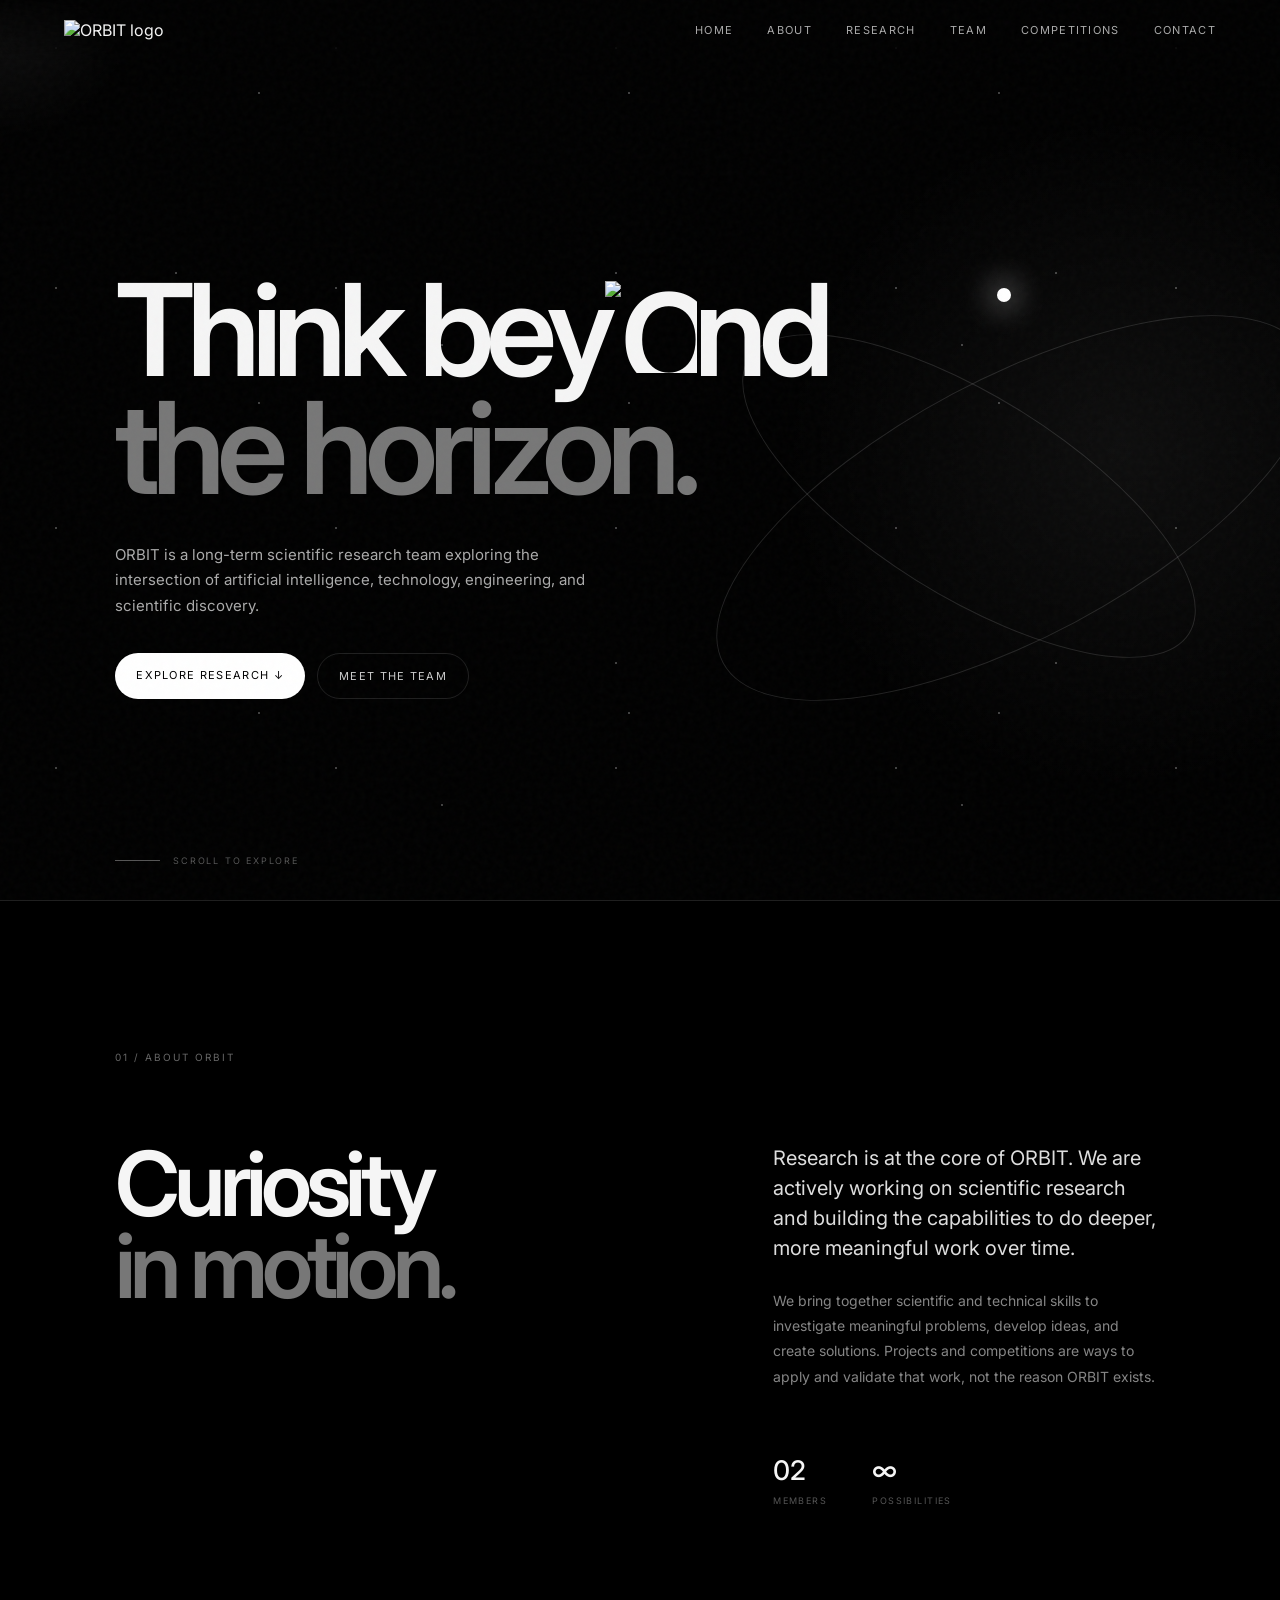
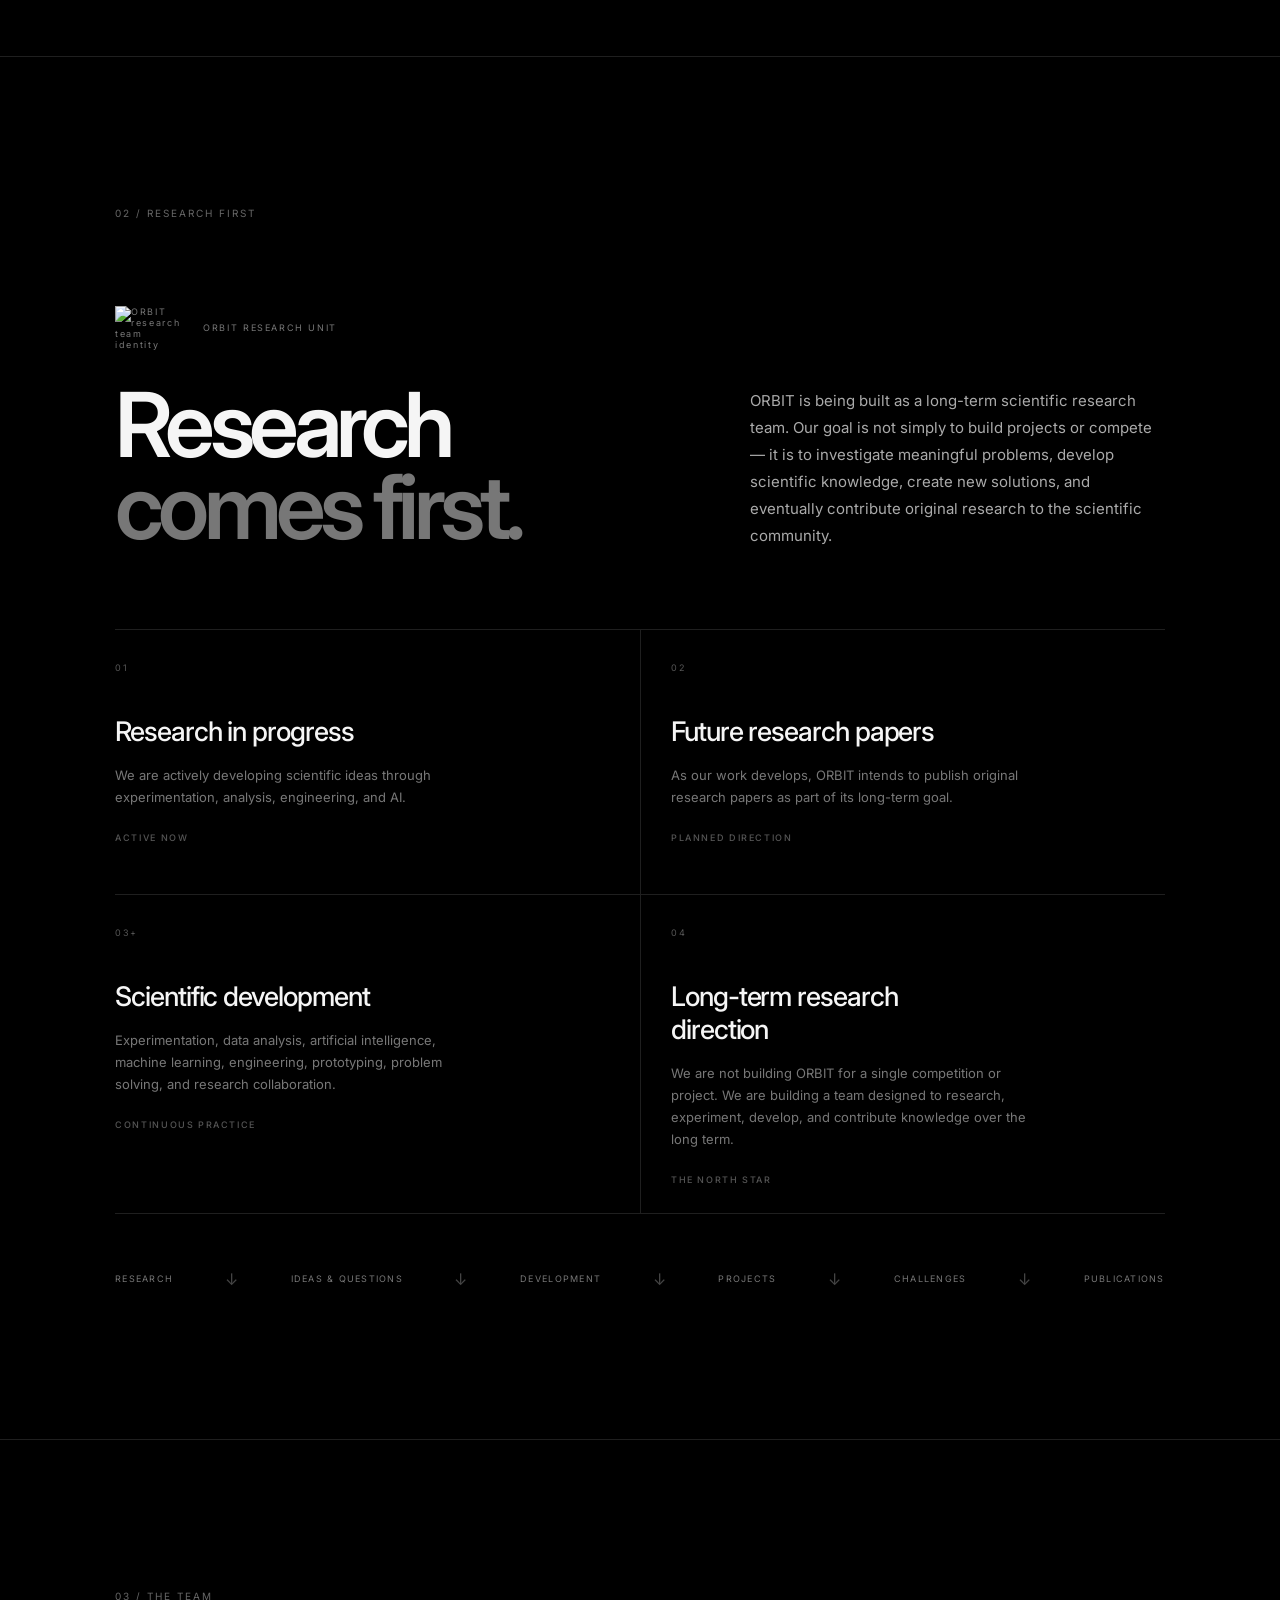
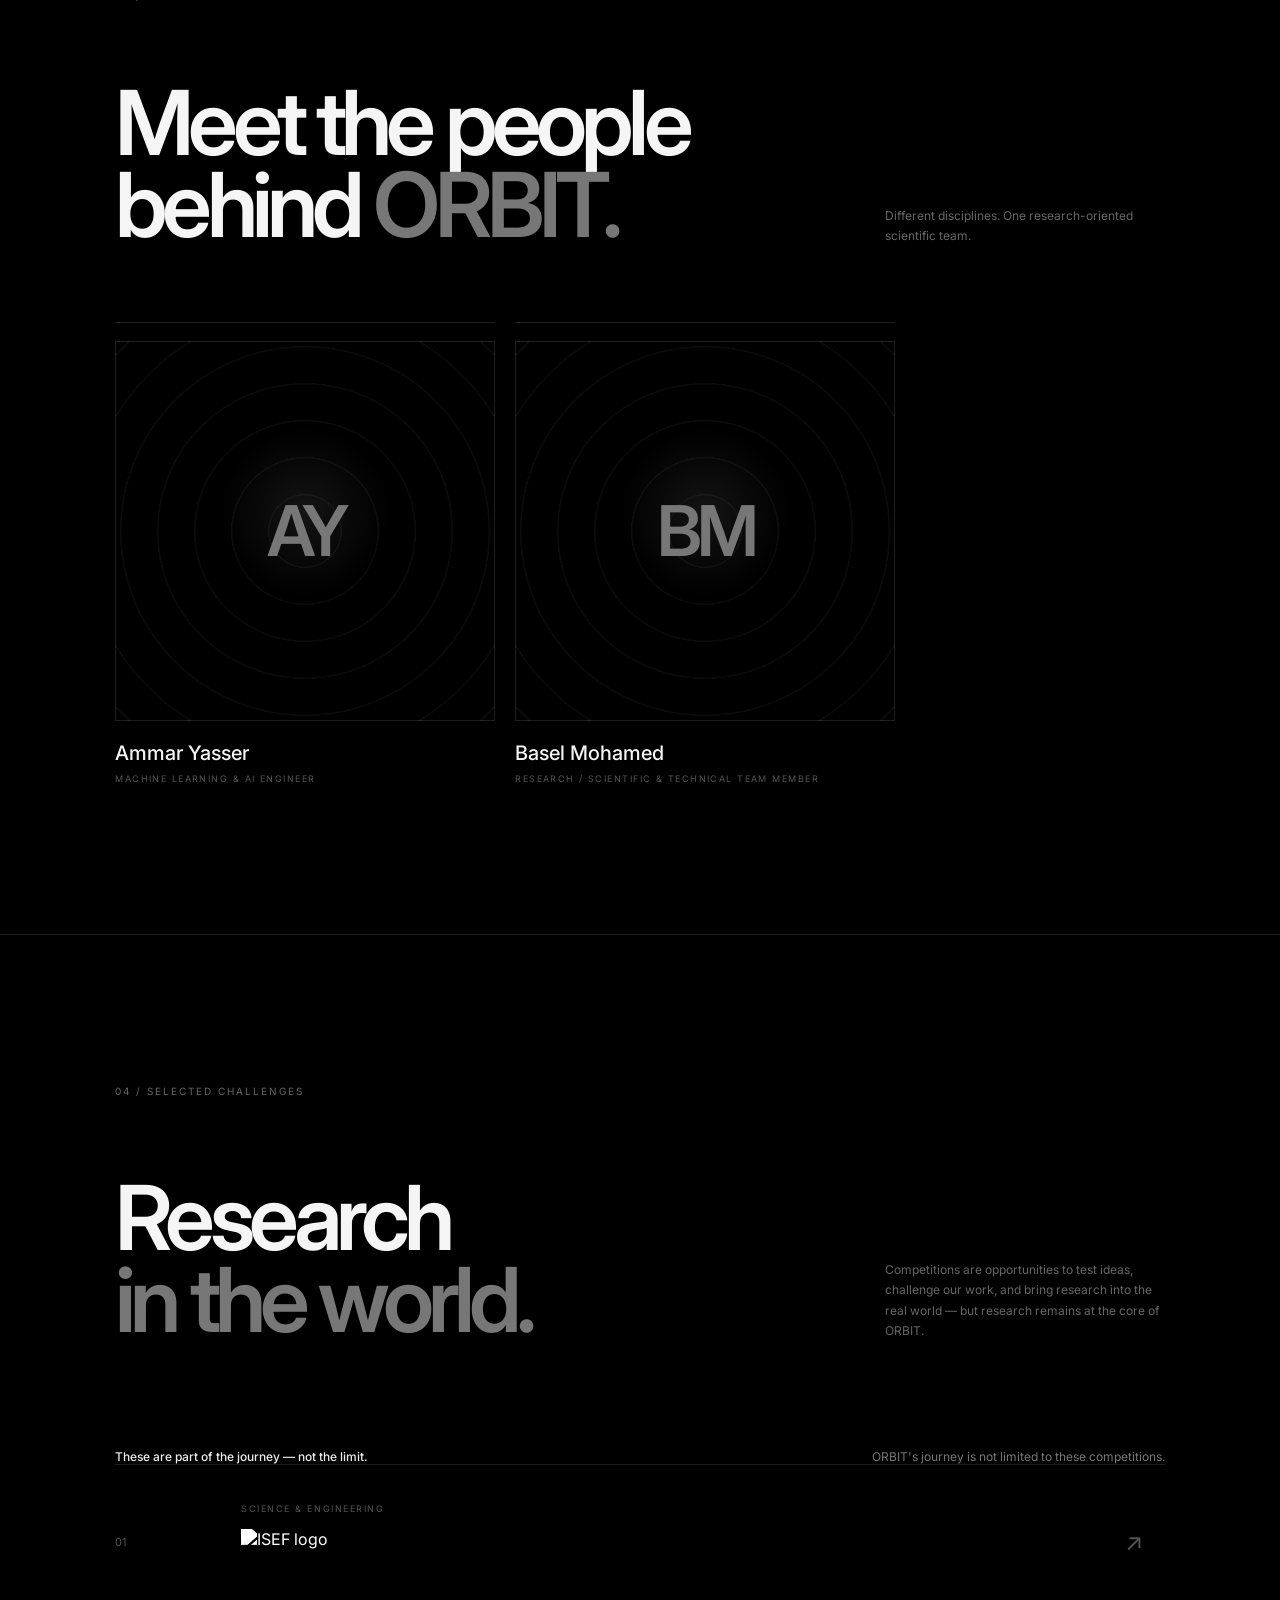
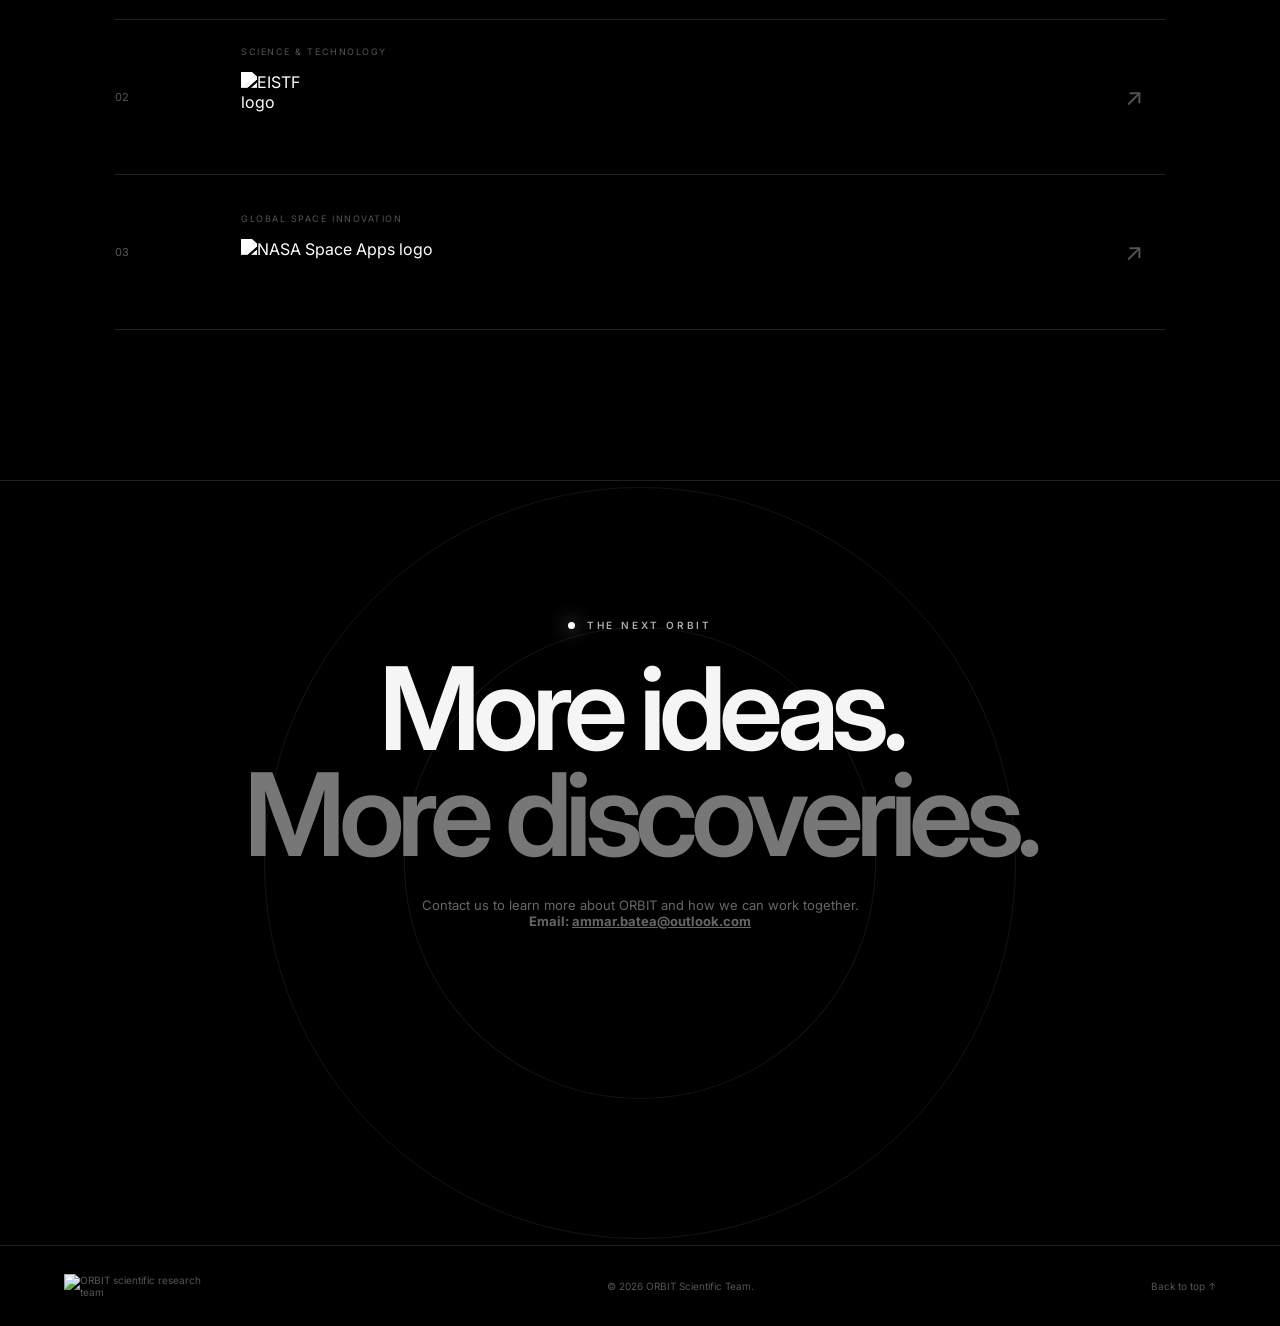
==== index.html @ 9f581bf3 "Add files via upload" ====
<!DOCTYPE html>
<html lang="en">
<head>
  <meta charset="UTF-8" />
  <meta name="viewport" content="width=device-width, initial-scale=1.0" />
  <meta name="description" content="ORBIT — A long-term scientific research team" />
  <title>ORBIT — Scientific Team</title>
  <link rel="preconnect" href="https://fonts.googleapis.com">
  <link rel="preconnect" href="https://fonts.gstatic.com" crossorigin>
  <link href="https://fonts.googleapis.com/css2?family=Inter:wght@400;500;600;700;800&display=swap" rel="stylesheet">
  <link rel="stylesheet" href="style.css" />
</head>
<body>
  <div class="noise"></div>
  <div class="cursor-glow"></div>

  <header class="navbar">
    <a class="brand" href="#home" aria-label="ORBIT home">
      <img src="assets/orbit-logo.jpg" alt="ORBIT logo">
    </a>

    <nav>
      <a href="#home">Home</a>
      <a href="#about">About</a>
      <a href="#research">Research</a>
      <a href="#team">Team</a>
      <a href="#competitions">Competitions</a>
      <a href="#contact">Contact</a>
    </nav>

  </header>

  <main>
    <section id="home" class="hero">
      <div class="stars"></div>
      <div class="orbit orbit-one"></div>
      <div class="orbit orbit-two"></div>
      <div class="planet"></div>

      <div class="hero-content reveal">
        <h1>Think <span class="hero-word">bey<img class="hero-icon" src="assets/icon.png" alt="O">nd</span><br><em>the horizon.</em></h1>
        <p class="hero-copy">
          ORBIT is a long-term scientific research team exploring the
          intersection of artificial intelligence, technology, engineering,
          and scientific discovery.
        </p>
        <div class="hero-actions">
          <a class="button button-solid" href="#research">Explore research <span>↓</span></a>
          <a class="button button-ghost" href="#team">Meet the team</a>
        </div>
      </div>

      <div class="scroll-hint">
        <span class="line"></span>
        <span>SCROLL TO EXPLORE</span>
      </div>
    </section>

    <section id="about" class="section about">
      <div class="section-label reveal">01 / ABOUT ORBIT</div>
      <div class="about-grid">
        <div class="reveal">
          <h2>Curiosity<br><em>in motion.</em></h2>
        </div>
        <div class="about-text reveal">
          <p class="lead">
            Research is at the core of ORBIT. We are actively working on
            scientific research and building the capabilities to do deeper,
            more meaningful work over time.
          </p>
          <p>
            We bring together scientific and technical skills to investigate
            meaningful problems, develop ideas, and create solutions. Projects
            and competitions are ways to apply and validate that work, not the
            reason ORBIT exists.
          </p>
          <div class="stats">
            <div><strong>02</strong><span>MEMBERS</span></div>
            <div><strong>∞</strong><span>POSSIBILITIES</span></div>
          </div>
        </div>
      </div>
    </section>

    <section id="research" class="section research">
      <div class="section-label reveal">02 / RESEARCH FIRST</div>
      <div class="research-intro reveal">
        <div>
          <div class="research-identity">
            <img src="assets/icon.png" alt="ORBIT research team identity">
            <span>ORBIT RESEARCH UNIT</span>
          </div>
          <h2>Research<br><em>comes first.</em></h2>
        </div>
        <p class="research-statement">
          ORBIT is being built as a long-term scientific research team. Our
          goal is not simply to build projects or compete — it is to
          investigate meaningful problems, develop scientific knowledge,
          create new solutions, and eventually contribute original research
          to the scientific community.
        </p>
      </div>

      <div class="research-grid">
        <article class="research-card reveal">
          <span class="card-index">01</span>
          <h3>Research in progress</h3>
          <p>We are actively developing scientific ideas through experimentation, analysis, engineering, and AI.</p>
          <b>ACTIVE NOW</b>
        </article>
        <article class="research-card reveal">
          <span class="card-index">02</span>
          <h3>Future research papers</h3>
          <p>As our work develops, ORBIT intends to publish original research papers as part of its long-term goal.</p>
          <b>PLANNED DIRECTION</b>
        </article>
        <article class="research-card reveal">
          <span class="card-index">03+</span>
          <h3>Scientific development</h3>
          <p>Experimentation, data analysis, artificial intelligence, machine learning, engineering, prototyping, problem solving, and research collaboration.</p>
          <b>CONTINUOUS PRACTICE</b>
        </article>
        <article class="research-card reveal">
          <span class="card-index">04</span>
          <h3>Long-term research direction</h3>
          <p>We are not building ORBIT for a single competition or project. We are building a team designed to research, experiment, develop, and contribute knowledge over the long term.</p>
          <b>THE NORTH STAR</b>
        </article>
      </div>

      <div id="projects" class="research-flow reveal" aria-label="ORBIT research pathway">
        <span>RESEARCH</span><i>↓</i><span>IDEAS &amp; QUESTIONS</span><i>↓</i><span>DEVELOPMENT</span><i>↓</i><span>PROJECTS</span><i>↓</i><span>CHALLENGES</span><i>↓</i><span>PUBLICATIONS</span>
      </div>
    </section>

    <section id="team" class="section team">
      <div class="section-label reveal">03 / THE TEAM</div>
      <div class="team-heading reveal">
        <h2>Meet the people<br>behind <em>ORBIT.</em></h2>
        <p>Different disciplines. One research-oriented scientific team.</p>
      </div>

      <div class="team-grid">
        <article class="member reveal">
          <div class="member-avatar"><span>AY</span></div>
          <h3>Ammar Yasser</h3>
          <p>MACHINE LEARNING &amp; AI ENGINEER</p>
        </article>

        <article class="member reveal">
          <div class="member-avatar"><span>BM</span></div>
          <h3>Basel Mohamed</h3>
          <p>RESEARCH / SCIENTIFIC &amp; TECHNICAL TEAM MEMBER</p>
        </article>
      </div>
    </section>

    <section id="competitions" class="section competitions">
      <div class="section-label reveal">04 / SELECTED CHALLENGES</div>
      <div class="journey-heading reveal">
        <h2>Research<br><em>in the world.</em></h2>
        <p>
          Competitions are opportunities to test ideas, challenge our work,
          and bring research into the real world — but research remains at
          the core of ORBIT.
        </p>
      </div>

      <div class="journey-note reveal">
        <strong>These are part of the journey — not the limit.</strong>
        <span>ORBIT's journey is not limited to these competitions.</span>
      </div>

      <div class="competition-list">
        <div class="competition reveal">
          <span>01</span>
          <div>
            <small>SCIENCE &amp; ENGINEERING</small>
            <img class="competition-logo competition-logo-isef" src="assets/isef.png" alt="ISEF logo">
            <h3>ISEF</h3>
          </div>
          <b>↗</b>
        </div>
        <div class="competition reveal">
          <span>02</span>
          <div>
            <small>SCIENCE &amp; TECHNOLOGY</small>
            <img class="competition-logo competition-logo-eistf" src="assets/eistf.jpg" alt="EISTF logo">
            <h3>EISTF</h3>
          </div>
          <b>↗</b>
        </div>
        <div class="competition reveal">
          <span>03</span>
          <div>
            <small>GLOBAL SPACE INNOVATION</small>
            <img class="competition-logo competition-logo-space" src="assets/Space Apps Logo Color and White.png" alt="NASA Space Apps logo">
            <h3>NASA SPACE APPS</h3>
          </div>
          <b>↗</b>
        </div>
      </div>
    </section>

    <section id="contact" class="contact">
      <div class="contact-inner reveal">
        <p class="eyebrow"><span></span> THE NEXT ORBIT</p>
        <h2>More ideas.<br><em>More discoveries.</em></h2>
        <p class="contact-copy">
          Contact us to learn more about ORBIT and how we can work together. <br>
          <strong>Email: <u><a href="mailto:ammar.batea@outlook.com">ammar.batea@outlook.com</a></u></strong>


        </p>
      </div>
      <div class="contact-orbit"></div>
    </section>
  </main>

  <footer>
    <div class="footer-brand">
      <img src="assets/orbit-logo.jpg" alt="ORBIT scientific research team">
    </div>
    <p>© 2026 ORBIT Scientific Team.</p>
    <a href="#home">Back to top ↑</a>
  </footer>

  <script src="script.js"></script>
</body>
</html>
---- style.css ----
* {
  box-sizing: border-box;
  margin: 0;
  padding: 0;
}

:root {
  --bg: #000;
  --fg: #f5f5f5;
  --muted: #8a8a8a;
  --line: rgba(255,255,255,.12);
  --soft: rgba(255,255,255,.05);
}

html { scroll-behavior: smooth; overflow-x: hidden; }

body {
  background: #000;
  color: var(--fg);
  font-family: "Inter", Arial, sans-serif;
  overflow-x: hidden;
}

a { color: inherit; text-decoration: none; }

.noise {
  position: fixed;
  inset: 0;
  pointer-events: none;
  z-index: 100;
  opacity: .035;
  background-image: url("data:image/svg+xml,%3Csvg viewBox='0 0 180 180' xmlns='http://www.w3.org/2000/svg'%3E%3Cfilter id='n'%3E%3CfeTurbulence type='fractalNoise' baseFrequency='.9' numOctaves='4' stitchTiles='stitch'/%3E%3C/filter%3E%3Crect width='100%25' height='100%25' filter='url(%23n)' opacity='.8'/%3E%3C/svg%3E");
}

.cursor-glow {
  position: fixed;
  width: 320px;
  height: 320px;
  border-radius: 50%;
  pointer-events: none;
  z-index: 0;
  background: radial-gradient(circle, rgba(255,255,255,.07), transparent 65%);
  transform: translate(-50%, -50%);
  transition: left .15s ease-out, top .15s ease-out;
}

.navbar {
  position: fixed;
  top: 0;
  left: 0;
  width: 100%;
  padding: 20px 5vw;
  display: flex;
  align-items: center;
  justify-content: space-between;
  z-index: 50;
  backdrop-filter: blur(14px);
  background: linear-gradient(to bottom, rgba(0,0,0,.86), transparent);
}

.brand img {
  width: 210px;
  height: auto;
  display: block;
  border-radius: 0;
  transition: transform .35s ease, filter .35s ease;
}
.brand:hover img { transform: scale(1.04); filter: brightness(1.2); }

.navbar nav {
  display: flex;
  gap: 34px;
  font-size: 11px;
  color: #aaa;
  text-transform: uppercase;
  letter-spacing: .12em;
}

.navbar nav a { transition: color .3s; }
.navbar nav a:hover { color: white; }

.nav-cta {
  border: 1px solid var(--line);
  padding: 11px 16px;
  border-radius: 99px;
  font-size: 11px;
  text-transform: uppercase;
  letter-spacing: .1em;
  transition: background .3s, transform .3s;
}
.nav-cta:hover { background: white; color: black; transform: translateY(-2px); }

.hero {
  min-height: 100vh;
  position: relative;
  display: flex;
  align-items: center;
  padding: 150px 9vw 80px;
  overflow: hidden;
  isolation: isolate;
}

.stars {
  position: absolute;
  inset: 0;
  pointer-events: none;
  background-image:
    radial-gradient(circle at 20% 20%, white 0 1px, transparent 1.5px),
    radial-gradient(circle at 70% 30%, white 0 1px, transparent 1.5px),
    radial-gradient(circle at 40% 70%, white 0 1px, transparent 1.5px),
    radial-gradient(circle at 85% 75%, white 0 1px, transparent 1.5px);
  background-size: 280px 240px, 370px 310px, 440px 390px, 520px 460px;
  opacity: .25;
  animation: drift 30s linear infinite;
}

.hero::after {
  content: "";
  position: absolute;
  width: 65vw;
  height: 65vw;
  max-width: 850px;
  max-height: 850px;
  right: -20vw;
  top: 4vh;
  border-radius: 50%;
  background: radial-gradient(circle, rgba(255,255,255,.055), transparent 62%);
  z-index: -1;
}

.hero-content { max-width: 800px; position: relative; z-index: 5; }

.eyebrow {
  display: flex;
  align-items: center;
  gap: 12px;
  font-size: 10px;
  letter-spacing: .28em;
  color: #aaa;
  font-weight: 600;
  margin-bottom: 24px;
}
.eyebrow span {
  width: 7px;
  height: 7px;
  background: white;
  border-radius: 50%;
  box-shadow: 0 0 18px rgba(255,255,255,.8);
}

h1, h2 {
  font-weight: 600;
  letter-spacing: -.065em;
  line-height: .92;
}
h1 { font-size: clamp(70px, 10vw, 155px); }
h2 { font-size: clamp(54px, 7vw, 105px); }
em { font-style: normal; color: #777; }
.hero-word {
  display: inline-block;
  white-space: nowrap;
}
.hero-icon {
  width: .72em;
  height: .72em;
  object-fit: contain;
  display: inline-block;
  vertical-align: -.08em;
  margin: 0 -.02em;
  transition: transform .35s ease, filter .35s ease;
}

.hero-copy {
  max-width: 500px;
  margin: 35px 0;
  color: #aaa;
  line-height: 1.7;
  font-size: 15px;
}

.hero-actions { display: flex; gap: 12px; }

.button {
  padding: 15px 21px;
  border-radius: 100px;
  font-size: 11px;
  text-transform: uppercase;
  letter-spacing: .12em;
  transition: all .35s ease;
}
.button-solid { background: white; color: black; }
.button-solid:hover { transform: translateY(-4px); box-shadow: 0 15px 35px rgba(255,255,255,.12); }
.button-ghost { border: 1px solid var(--line); color: #ccc; }
.button-ghost:hover { border-color: white; color: white; }

.orbit {
  position: absolute;
  border: 1px solid rgba(255,255,255,.13);
  border-radius: 50%;
  z-index: 1;
}
.orbit-one {
  width: 660px;
  height: 260px;
  right: -5vw;
  top: 42%;
  transform: rotate(-28deg);
  animation: spin 16s linear infinite;
}
.orbit-two {
  width: 520px;
  height: 200px;
  right: 4vw;
  top: 44%;
  transform: rotate(32deg);
  animation: spinReverse 22s linear infinite;
}
.planet {
  position: absolute;
  width: 14px;
  height: 14px;
  border-radius: 50%;
  background: white;
  right: 21%;
  top: 32%;
  box-shadow: 0 0 30px 8px rgba(255,255,255,.3);
  animation: pulse 3s ease-in-out infinite;
}

.scroll-hint {
  position: absolute;
  bottom: 34px;
  left: 9vw;
  display: flex;
  align-items: center;
  gap: 13px;
  color: #555;
  font-size: 9px;
  letter-spacing: .2em;
}
.scroll-hint .line { width: 45px; height: 1px; background: #555; }

.section {
  position: relative;
  padding: 150px 9vw;
  border-top: 1px solid var(--line);
}
.section-label {
  font-size: 10px;
  letter-spacing: .2em;
  color: #666;
  margin-bottom: 80px;
}

.about-grid {
  display: grid;
  grid-template-columns: 1.15fr .85fr;
  gap: 10vw;
}
.about-text { max-width: 470px; }
.about-text p { color: #858585; line-height: 1.8; font-size: 14px; }
.about-text .lead { color: #ddd; font-size: 20px; line-height: 1.5; margin-bottom: 25px; }

.stats {
  display: flex;
  gap: 45px;
  margin-top: 65px;
}
.stats div { display: flex; flex-direction: column; gap: 8px; }
.stats div { transition: transform .3s ease, color .3s ease; }
.stats div:hover { transform: translateY(-5px); color: white; }
.stats strong { font-size: 27px; font-weight: 500; }
.stats span { color: #555; font-size: 9px; letter-spacing: .16em; }

.research { overflow: hidden; }
.research-intro {
  display: grid;
  grid-template-columns: 1.1fr .9fr;
  gap: 10vw;
  align-items: end;
  margin-bottom: 80px;
}
.research-intro .eyebrow { margin-bottom: 28px; }
.research-statement { max-width: 510px; color: #aaa; line-height: 1.8; font-size: 15px; }
.research-identity {
  display: inline-flex;
  align-items: center;
  gap: 14px;
  margin-bottom: 34px;
  color: #777;
  font-size: 9px;
  letter-spacing: .18em;
  transition: color .3s ease, transform .3s ease;
}
.research-identity img {
  width: 74px;
  height: auto;
  display: block;
  transition: transform .4s ease, filter .4s ease;
}
.research-identity:hover { color: #eee; transform: translateX(5px); }
.research-identity:hover img { transform: rotate(-4deg) scale(1.06); filter: brightness(1.2); }
.research-grid {
  display: grid;
  grid-template-columns: repeat(2, minmax(0, 1fr));
  border-top: 1px solid var(--line);
}
.research-card {
  min-height: 265px;
  padding: 25px 30px 28px 0;
  border-bottom: 1px solid var(--line);
  position: relative;
}
.research-card:nth-child(even) { padding-left: 30px; border-left: 1px solid var(--line); }
.card-index, .research-card b { color: #555; font-size: 9px; letter-spacing: .18em; }
.research-card h3 { max-width: 300px; margin: 40px 0 16px; font-size: 27px; font-weight: 500; letter-spacing: -.04em; }
.research-card p { max-width: 370px; color: #777; line-height: 1.7; font-size: 13px; }
.research-card b { display: block; margin-top: 24px; font-weight: 500; }
.research-card { transition: transform .35s ease, border-color .35s ease, background .35s ease; }
.research-card:hover { transform: translateY(-6px); border-color: rgba(255,255,255,.32); background: rgba(255,255,255,.025); }
.research-flow {
  display: flex;
  align-items: center;
  justify-content: space-between;
  gap: 14px;
  margin-top: 55px;
  color: #777;
  font-size: 9px;
  letter-spacing: .14em;
  flex-wrap: wrap;
}
.research-flow i { color: #444; font-style: normal; font-size: 16px; }
.research-flow span { transition: color .3s ease, transform .3s ease; }
.research-flow span:hover { color: white; transform: translateY(-3px); }

.team-heading, .journey-heading {
  display: flex;
  justify-content: space-between;
  align-items: end;
  margin-bottom: 75px;
}
.team-heading p, .journey-heading p {
  max-width: 280px;
  color: #666;
  font-size: 12px;
  line-height: 1.7;
}

.team-grid {
  display: grid;
  grid-template-columns: repeat(2, minmax(0, 380px));
  gap: 20px;
  max-width: 800px;
}
.member {
  border-top: 1px solid var(--line);
  padding-top: 18px;
}
.member-avatar {
  position: relative;
  overflow: hidden;
  aspect-ratio: 1 / 1;
  display: grid;
  place-items: center;
  margin-bottom: 20px;
  border: 1px solid var(--line);
  color: #777;
  background:
    radial-gradient(circle at 50% 45%, rgba(255,255,255,.08), transparent 30%),
    repeating-radial-gradient(circle at center, transparent 0 35px, rgba(255,255,255,.045) 36px 37px);
  transition: transform .5s, border-color .5s;
}
.member-avatar span {
  font-size: 70px;
  font-weight: 600;
  letter-spacing: -.08em;
  position: relative;
}
.member:hover .member-avatar { transform: scale(.97); border-color: rgba(255,255,255,.35); }
.member h3 { font-size: 20px; font-weight: 500; transition: color .3s ease, transform .3s ease; }
.member p { color: #555; font-size: 9px; letter-spacing: .16em; margin-top: 8px; }
.member:hover h3 { color: white; transform: translateX(5px); }

.competition-list {
  border-top: 1px solid var(--line);
}
.competition {
  min-height: 155px;
  border-bottom: 1px solid var(--line);
  display: grid;
  grid-template-columns: 12% 1fr 40px;
  align-items: center;
  transition: padding .45s ease, background .45s ease;
}
.competition:hover {
  padding: 0 25px;
  background: var(--soft);
}
.competition > span { color: #555; font-size: 11px; }
.competition small {
  color: #555;
  font-size: 9px;
  letter-spacing: .17em;
}
.competition h3 {
  font-size: clamp(30px, 5vw, 65px);
  font-weight: 500;
  letter-spacing: -.055em;
  margin-top: 6px;
}
.competition-logo {
  display: block;
  width: 150px;
  height: 58px;
  margin-top: 13px;
  object-fit: contain;
  object-position: left center;
  filter: grayscale(1) brightness(1.65);
  transition: transform .35s ease, filter .35s ease;
}
.competition-logo-isef { width: 155px; }
.competition-logo-eistf { width: 82px; height: 82px; }
.competition-logo-space { width: 235px; }
.competition-logo + h3 { display: none; }
.competition b {
  font-size: 24px;
  font-weight: 400;
  color: #555;
  transition: color .3s, transform .3s;
}
.competition:hover b { color: white; transform: translate(5px,-5px); }
.competition small, .competition-logo { transition: color .3s ease, letter-spacing .3s ease, transform .35s ease, filter .35s ease; }
.competition:hover small { color: #aaa; }
.competition:hover .competition-logo { filter: grayscale(0) brightness(1); transform: scale(1.05); }

.journey-note {
  display: flex;
  justify-content: space-between;
  gap: 30px;
  padding: 32px 0 0;
  color: #777;
  font-size: 12px;
}
.journey-note strong { color: #eee; font-weight: 500; }

.contact {
  min-height: 85vh;
  display: grid;
  place-items: center;
  text-align: center;
  position: relative;
  overflow: hidden;
  border-top: 1px solid var(--line);
}
.contact::before {
  content: "";
  position: absolute;
  width: 750px;
  height: 750px;
  border: 1px solid rgba(255,255,255,.08);
  border-radius: 50%;
  animation: spin 25s linear infinite;
}
.contact::after {
  content: "";
  position: absolute;
  width: 470px;
  height: 470px;
  border: 1px solid rgba(255,255,255,.08);
  border-radius: 50%;
  transform: rotate(45deg);
}
.contact-inner { position: relative; z-index: 2; padding: 50px 20px; }
.contact-inner .eyebrow { justify-content: center; }
.contact-inner h2 { font-size: clamp(60px, 9vw, 130px); margin: 20px 0 30px; }
.contact-copy { color: #666; font-size: 13px; }

footer {
  border-top: 1px solid var(--line);
  padding: 28px 5vw;
  display: flex;
  align-items: center;
  justify-content: space-between;
  color: #555;
  font-size: 10px;
}
.footer-brand img {
  width: 145px;
  height: auto;
  display: block;
  transition: transform .35s ease, filter .35s ease;
}
.footer-brand:hover img { transform: scale(1.05); filter: brightness(1.2); }
footer a:hover { color: white; }

.reveal {
  opacity: 0;
  transform: translateY(35px);
  transition: opacity .9s cubic-bezier(.2,.8,.2,1), transform .9s cubic-bezier(.2,.8,.2,1);
}
.reveal.visible { opacity: 1; transform: translateY(0); }

@keyframes drift { to { transform: translate3d(-90px, 50px, 0); } }
@keyframes spin { to { transform: rotate(332deg); } }
@keyframes spinReverse { to { transform: rotate(-328deg); } }
@keyframes pulse {
  0%,100% { transform: scale(1); opacity: .75; }
  50% { transform: scale(1.45); opacity: 1; }
}

@media (max-width: 800px) {
  .navbar { padding: 15px 5vw; }
  .brand img { width: 82px; height: auto; }
  .navbar nav { display: none; }
  .nav-cta { padding: 9px 12px; }
  .hero { padding: 120px 7vw 80px; }
  .orbit-one { width: 480px; right: -35vw; }
  .orbit-two { width: 380px; right: -25vw; }
  .planet { right: 18%; }
  .section { padding: 100px 7vw; }
  .about-grid { grid-template-columns: 1fr; gap: 50px; }
  .research-intro { grid-template-columns: 1fr; gap: 45px; }
  .research-grid { grid-template-columns: 1fr; }
  .research-card, .research-card:nth-child(even) { padding: 25px 0 28px; border-left: 0; }
  .research-flow { justify-content: flex-start; }
  .research-flow i { margin-right: 4px; }
  .journey-note { display: block; }
  .journey-note span { display: block; margin-top: 12px; }
  .team-heading, .journey-heading { display: block; }
  .team-heading p, .journey-heading p { margin-top: 25px; }
  .team-grid { grid-template-columns: repeat(2, 1fr); gap: 35px 15px; }
  .member-avatar span { font-size: 45px; }
  .competition { grid-template-columns: 12% 1fr 25px; }
  .scroll-hint { left: 7vw; }
  footer { gap: 20px; flex-wrap: wrap; }
  .footer-brand img { width: 82px; height: auto; }
}

@media (max-width: 480px) {
  h1 { font-size: 65px; }
  .hero-copy { font-size: 13px; }
  .hero-actions { flex-wrap: wrap; }
  .stats { gap: 25px; }
  .competition > span { display: none; }
  .competition { grid-template-columns: 1fr 25px; }
  .team-grid { grid-template-columns: 1fr 1fr; }
  .contact::before { width: 480px; height: 480px; }
  .contact::after { width: 300px; height: 300px; }
}
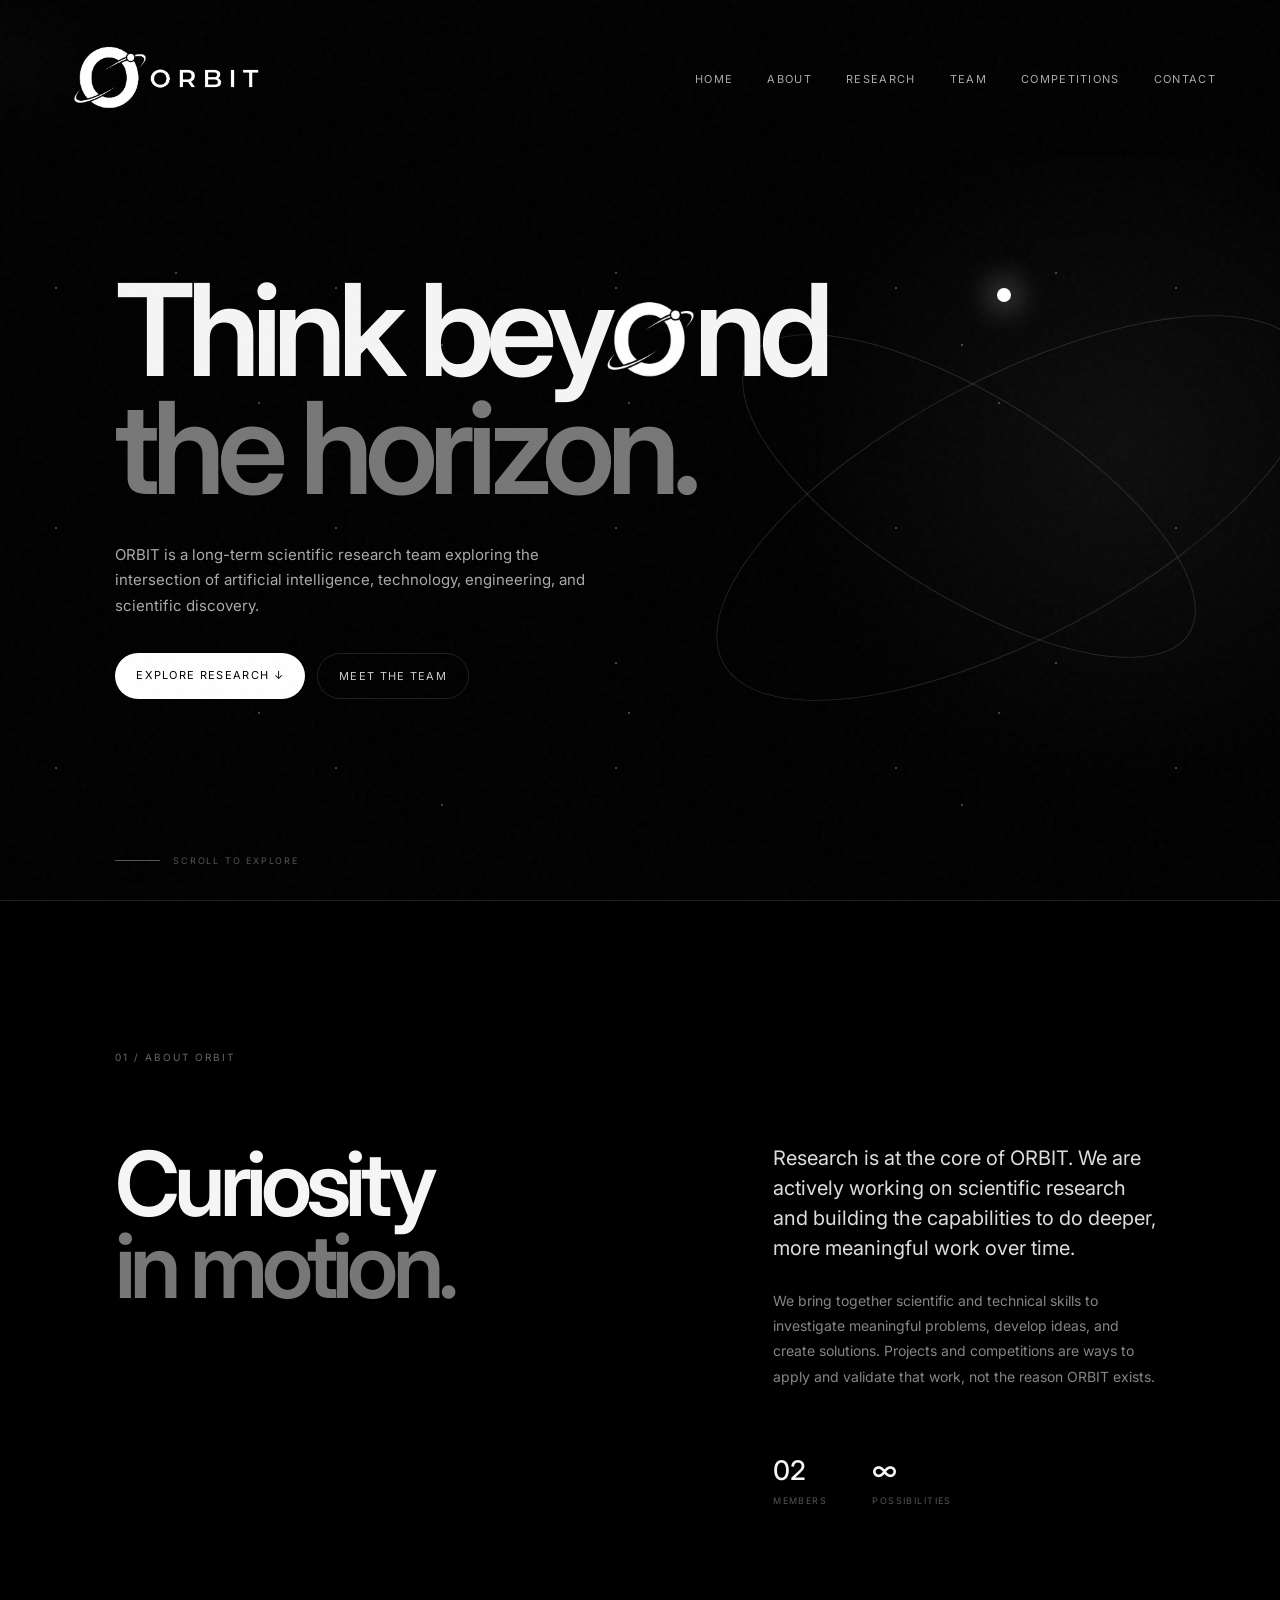
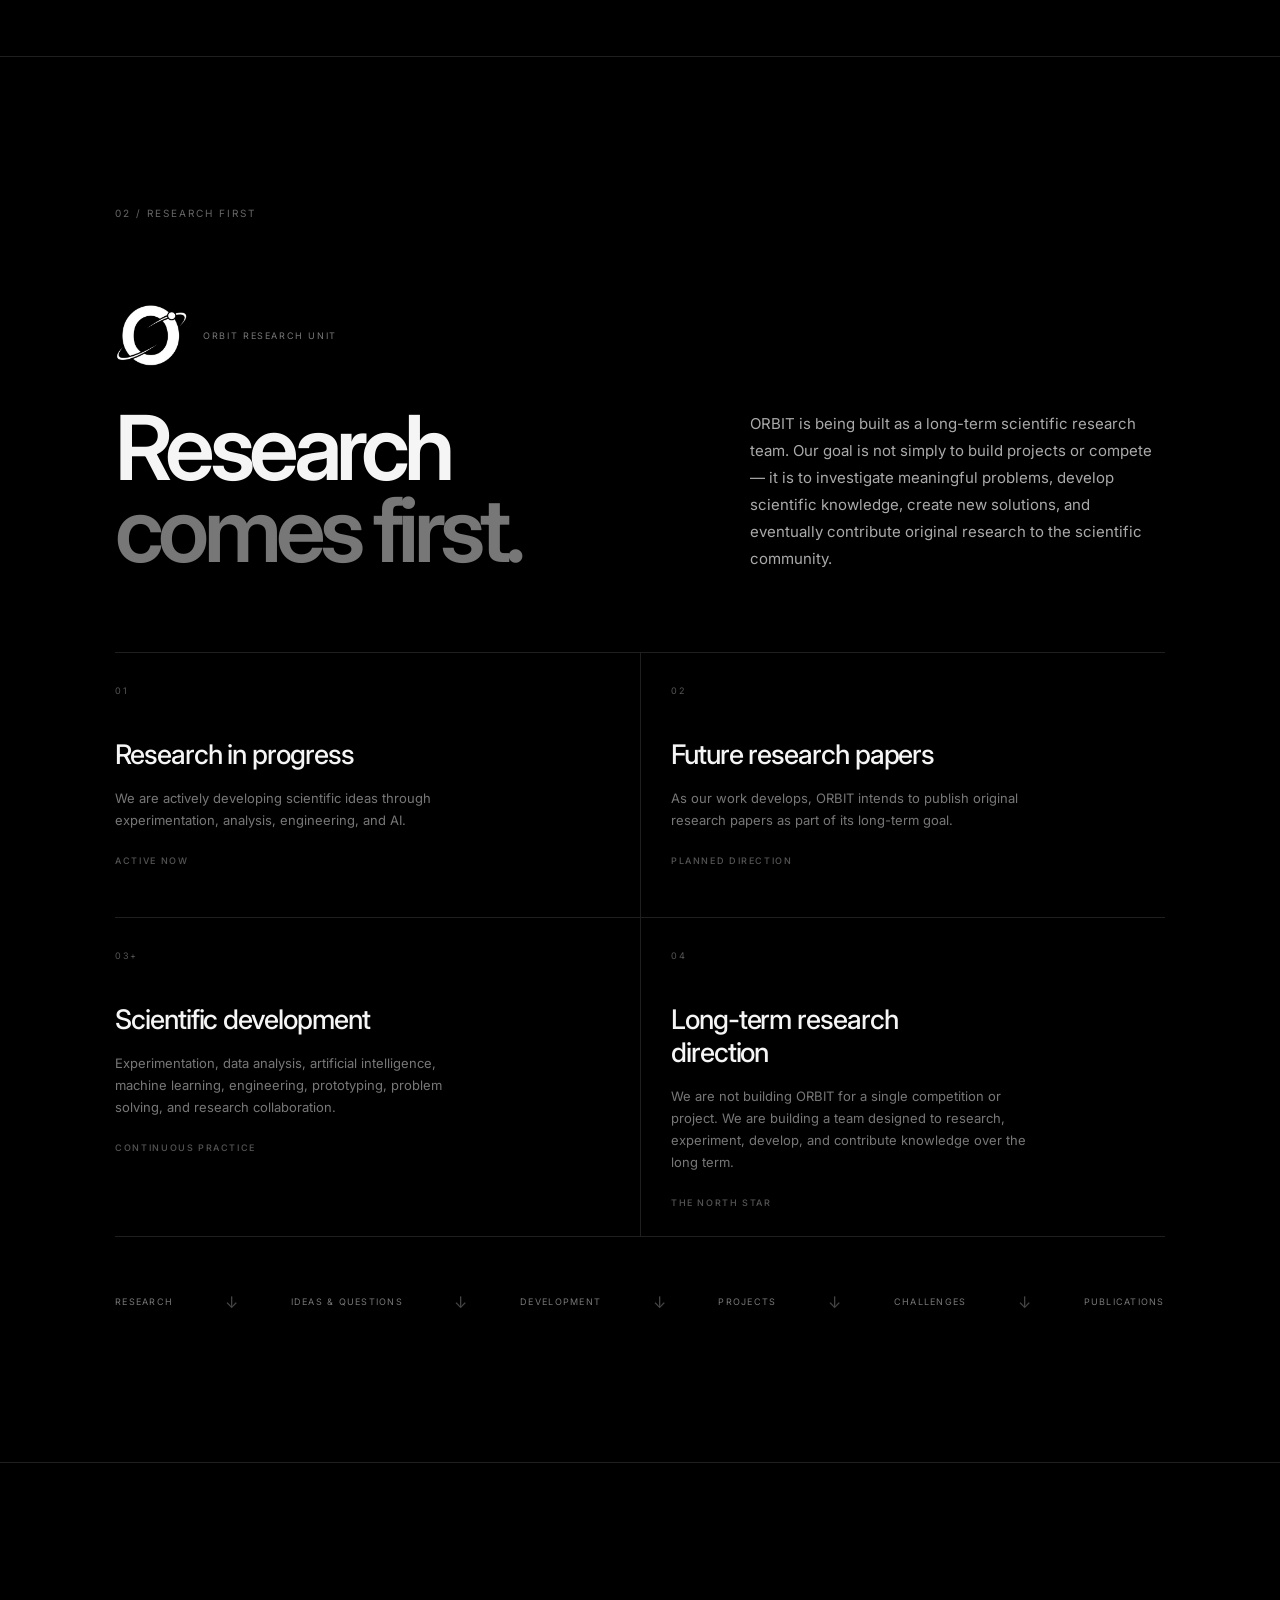
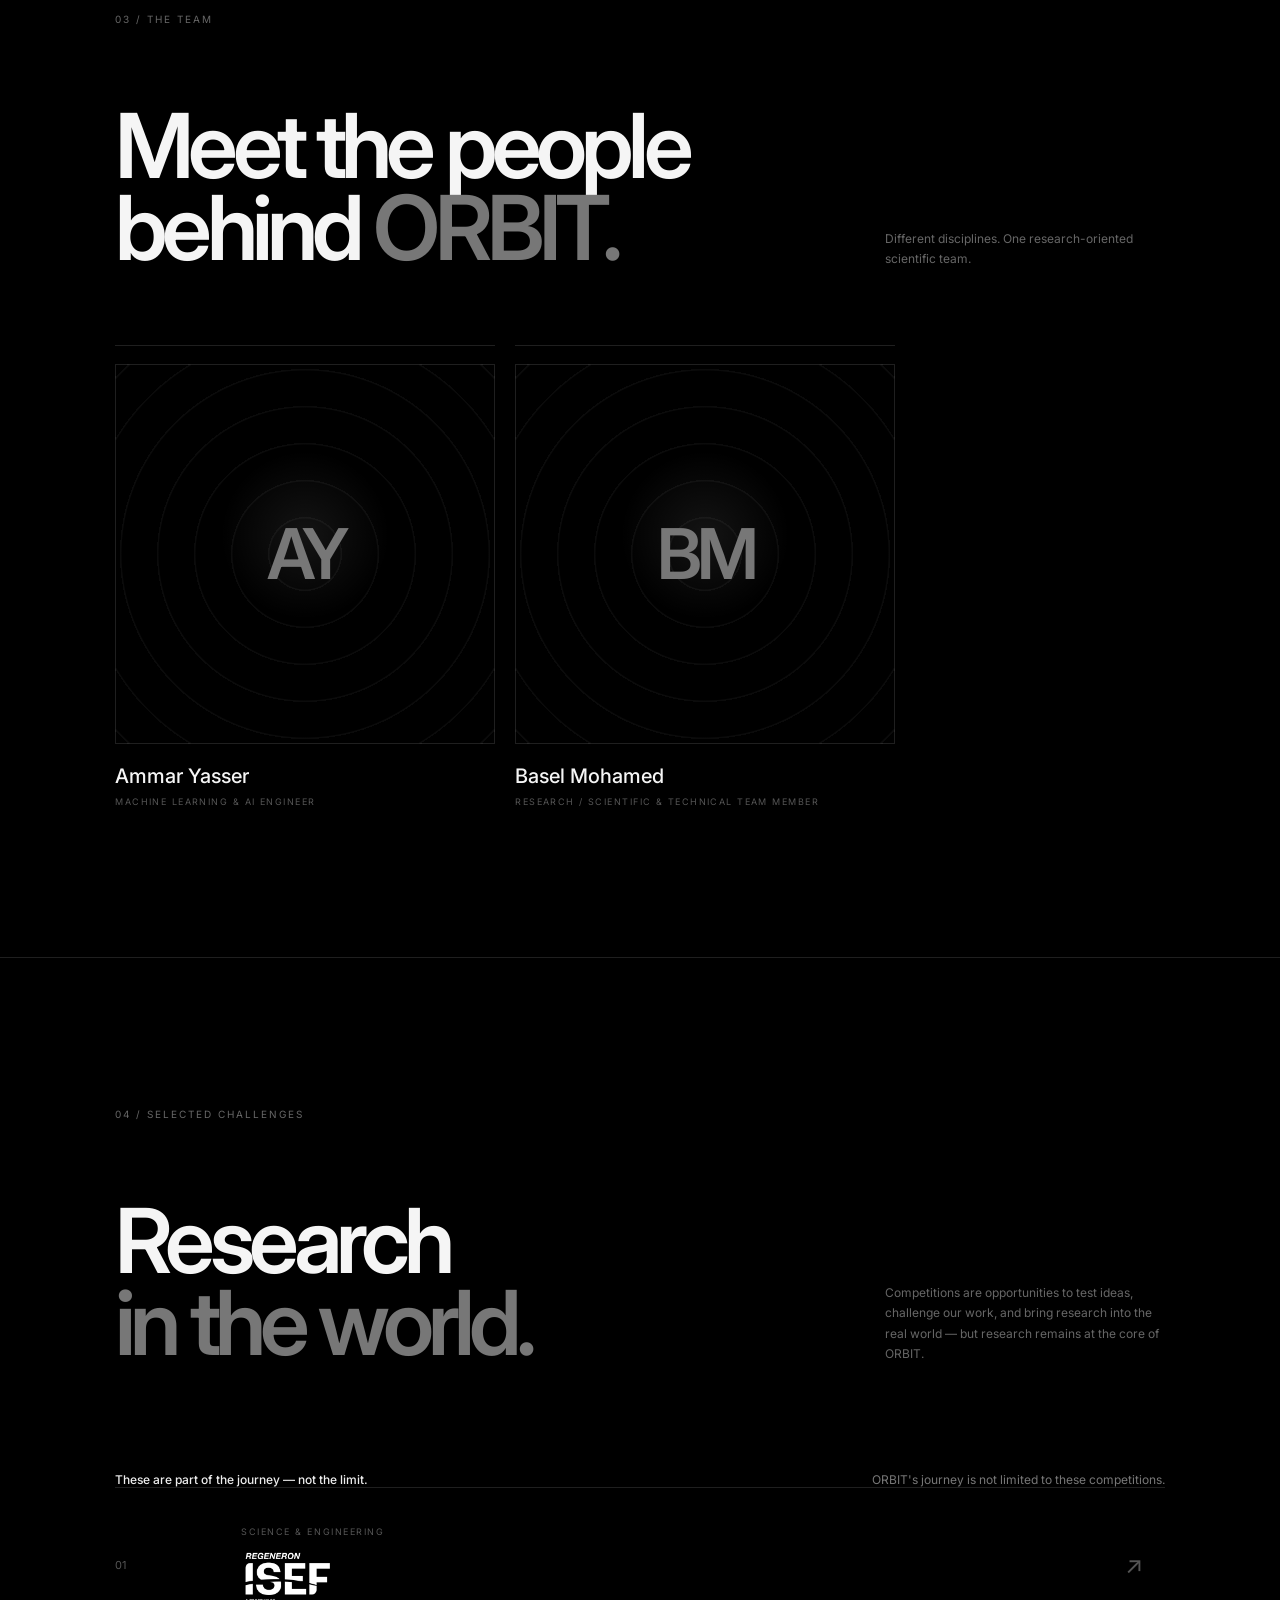
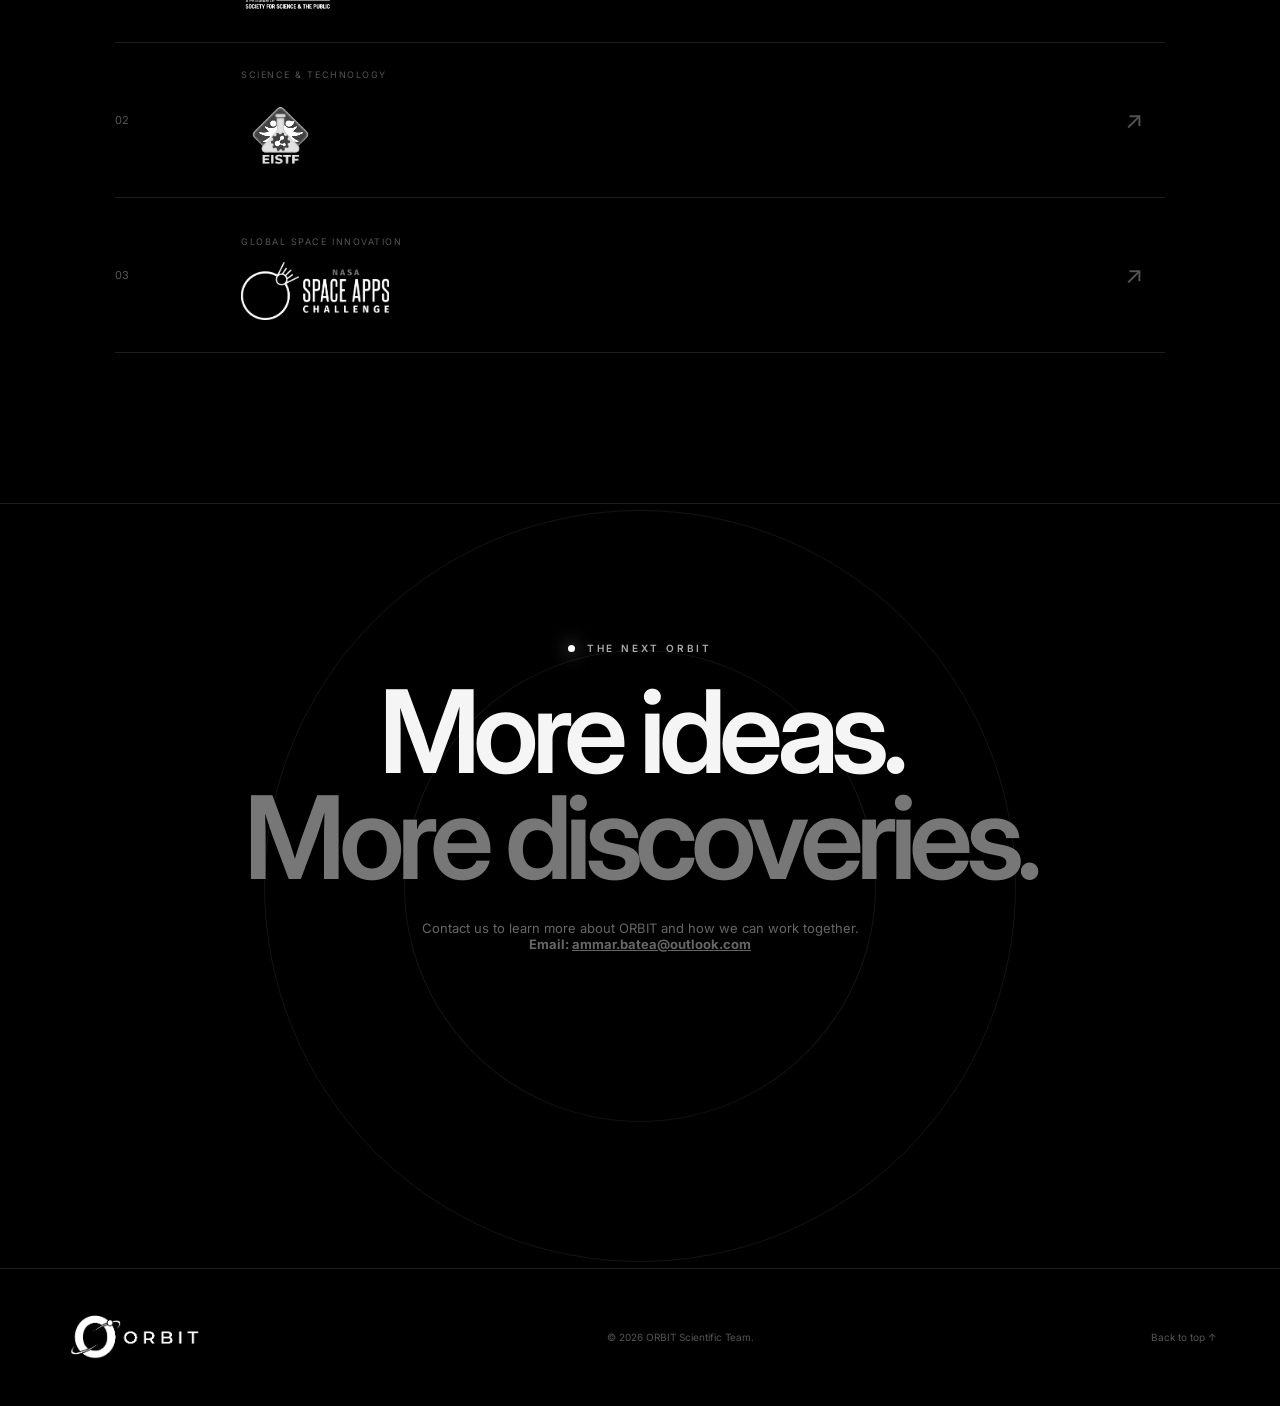
==== commit 35b2c994: "favicon" ====
--- a/index.html
+++ b/index.html
@@ -4,7 +4,9 @@
   <meta charset="UTF-8" />
   <meta name="viewport" content="width=device-width, initial-scale=1.0" />
   <meta name="description" content="ORBIT — A long-term scientific research team" />
-  <title>ORBIT — Scientific Team</title>
+  <title>ORBIT</title>
+  <link rel="icon" type="image/png" href="assets/icon.png" />
+  <link rel="apple-touch-icon" href="assets/icon.png" />
   <link rel="preconnect" href="https://fonts.googleapis.com">
   <link rel="preconnect" href="https://fonts.gstatic.com" crossorigin>
   <link href="https://fonts.googleapis.com/css2?family=Inter:wght@400;500;600;700;800&display=swap" rel="stylesheet">
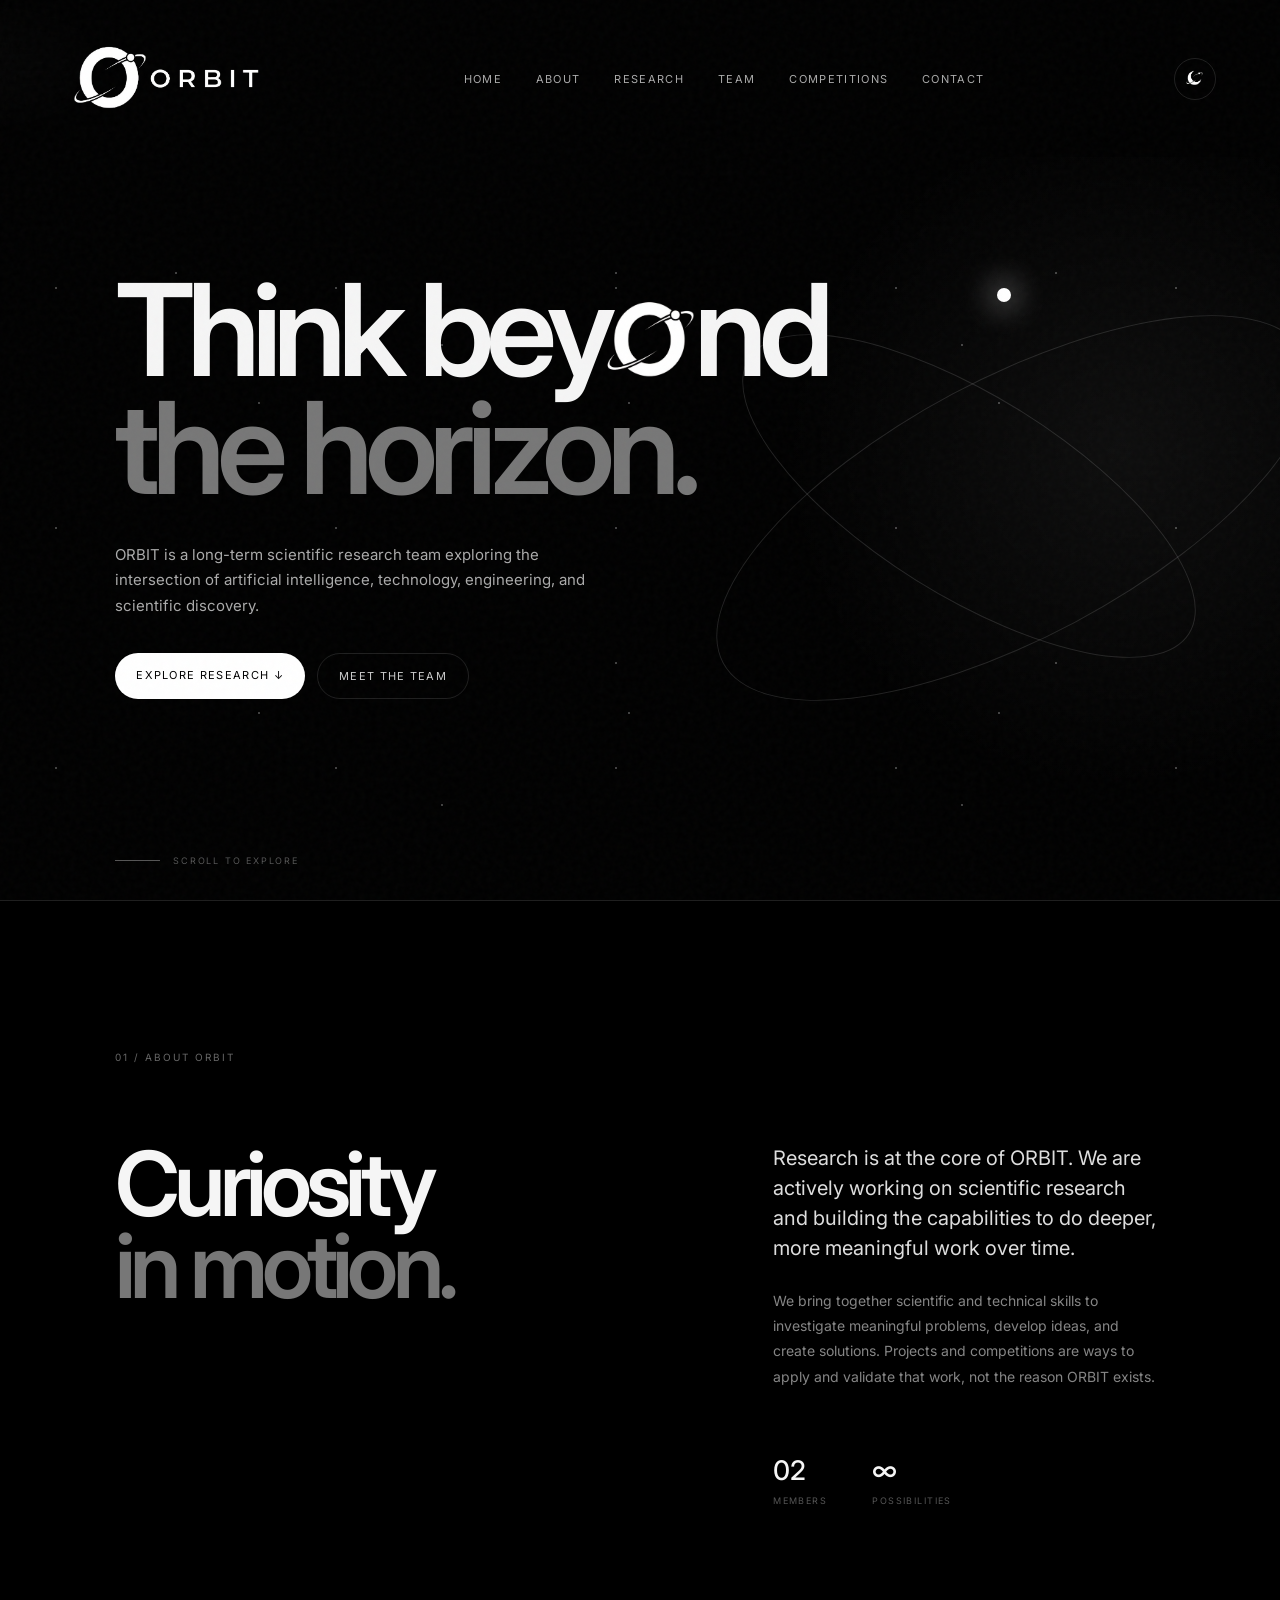
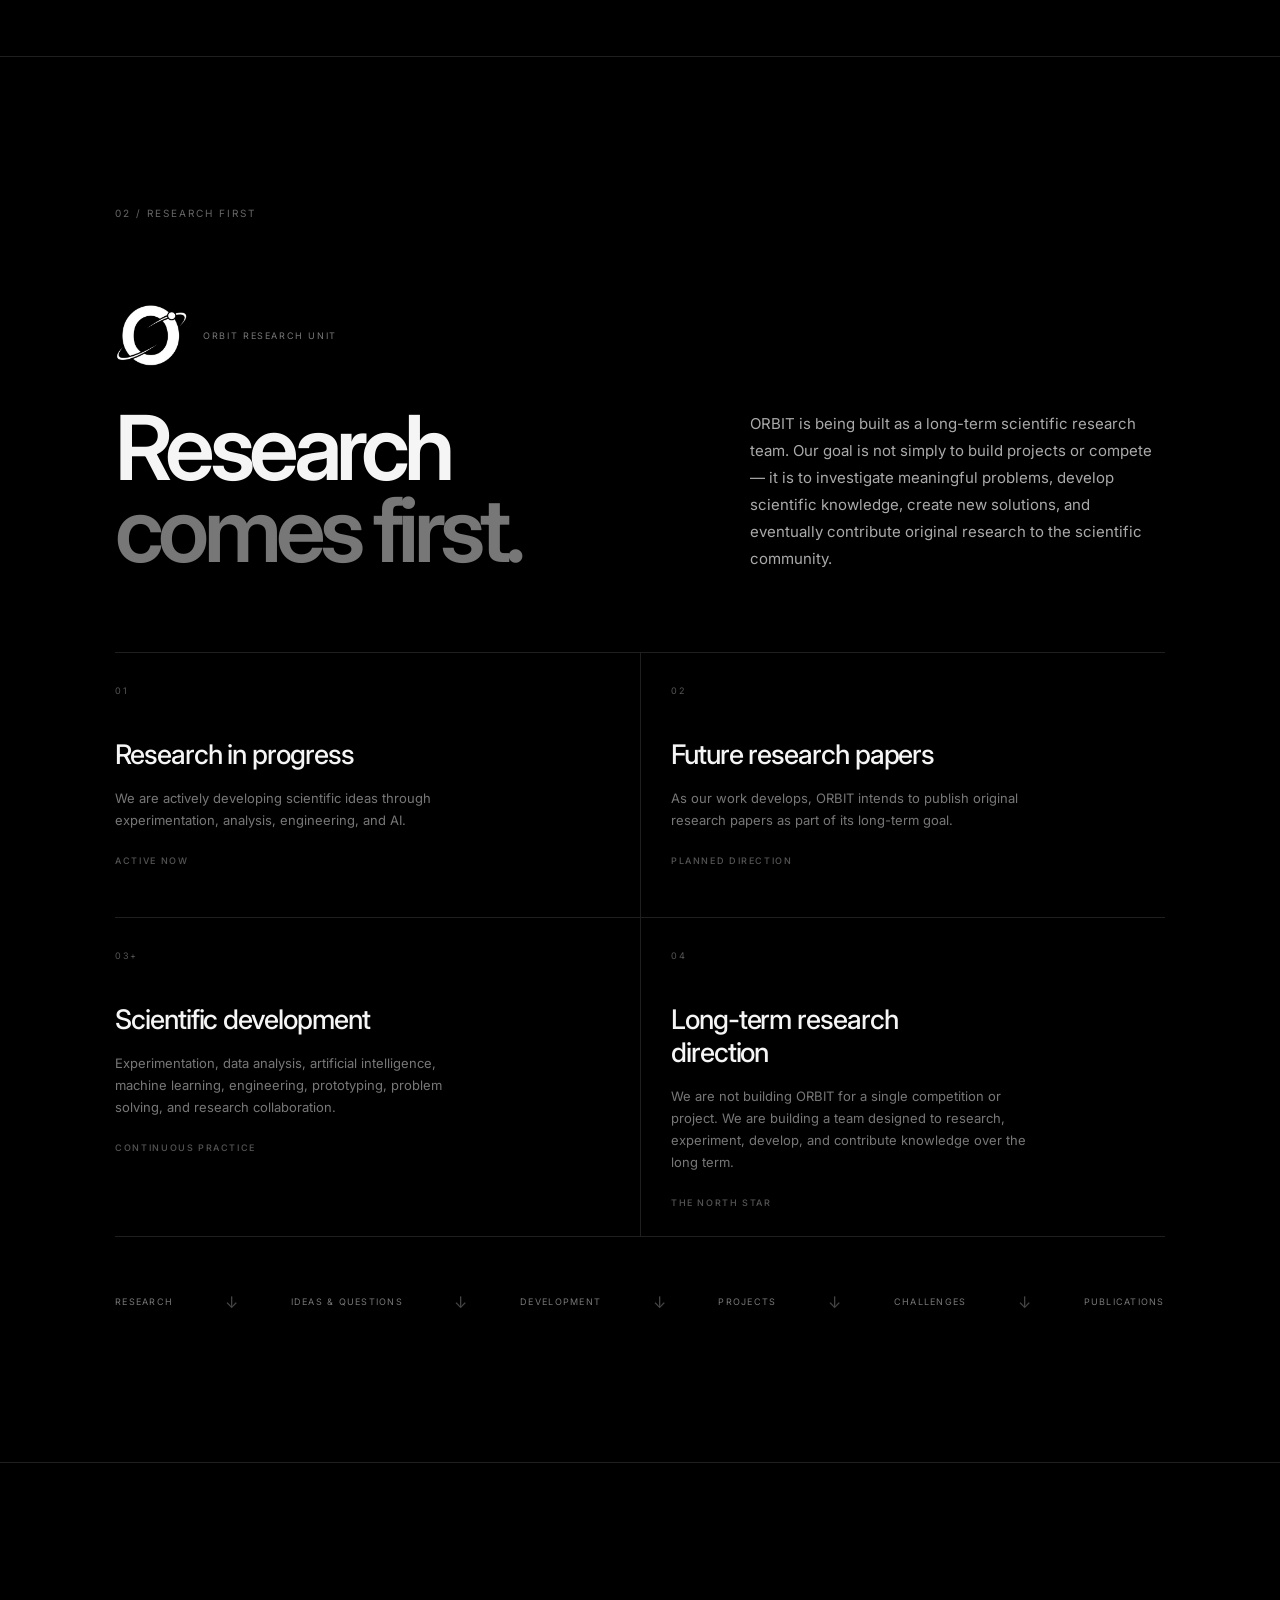
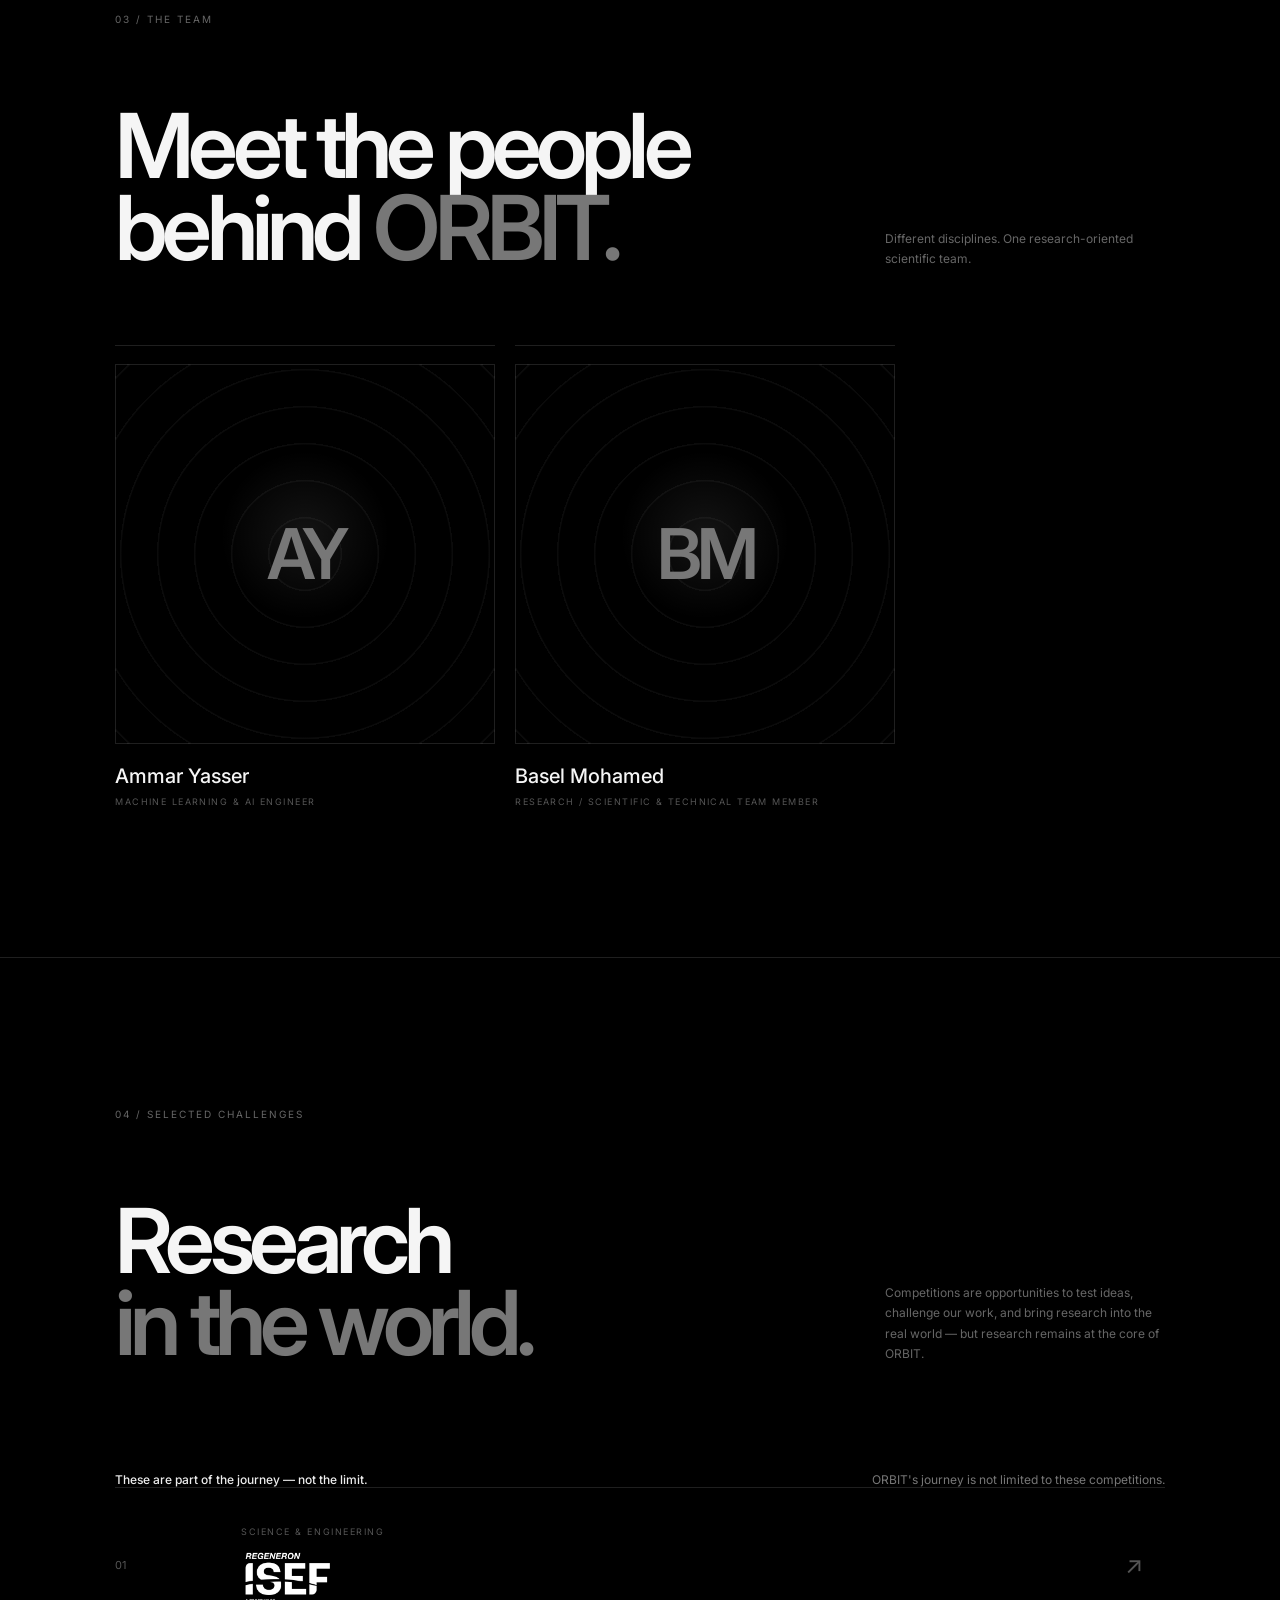
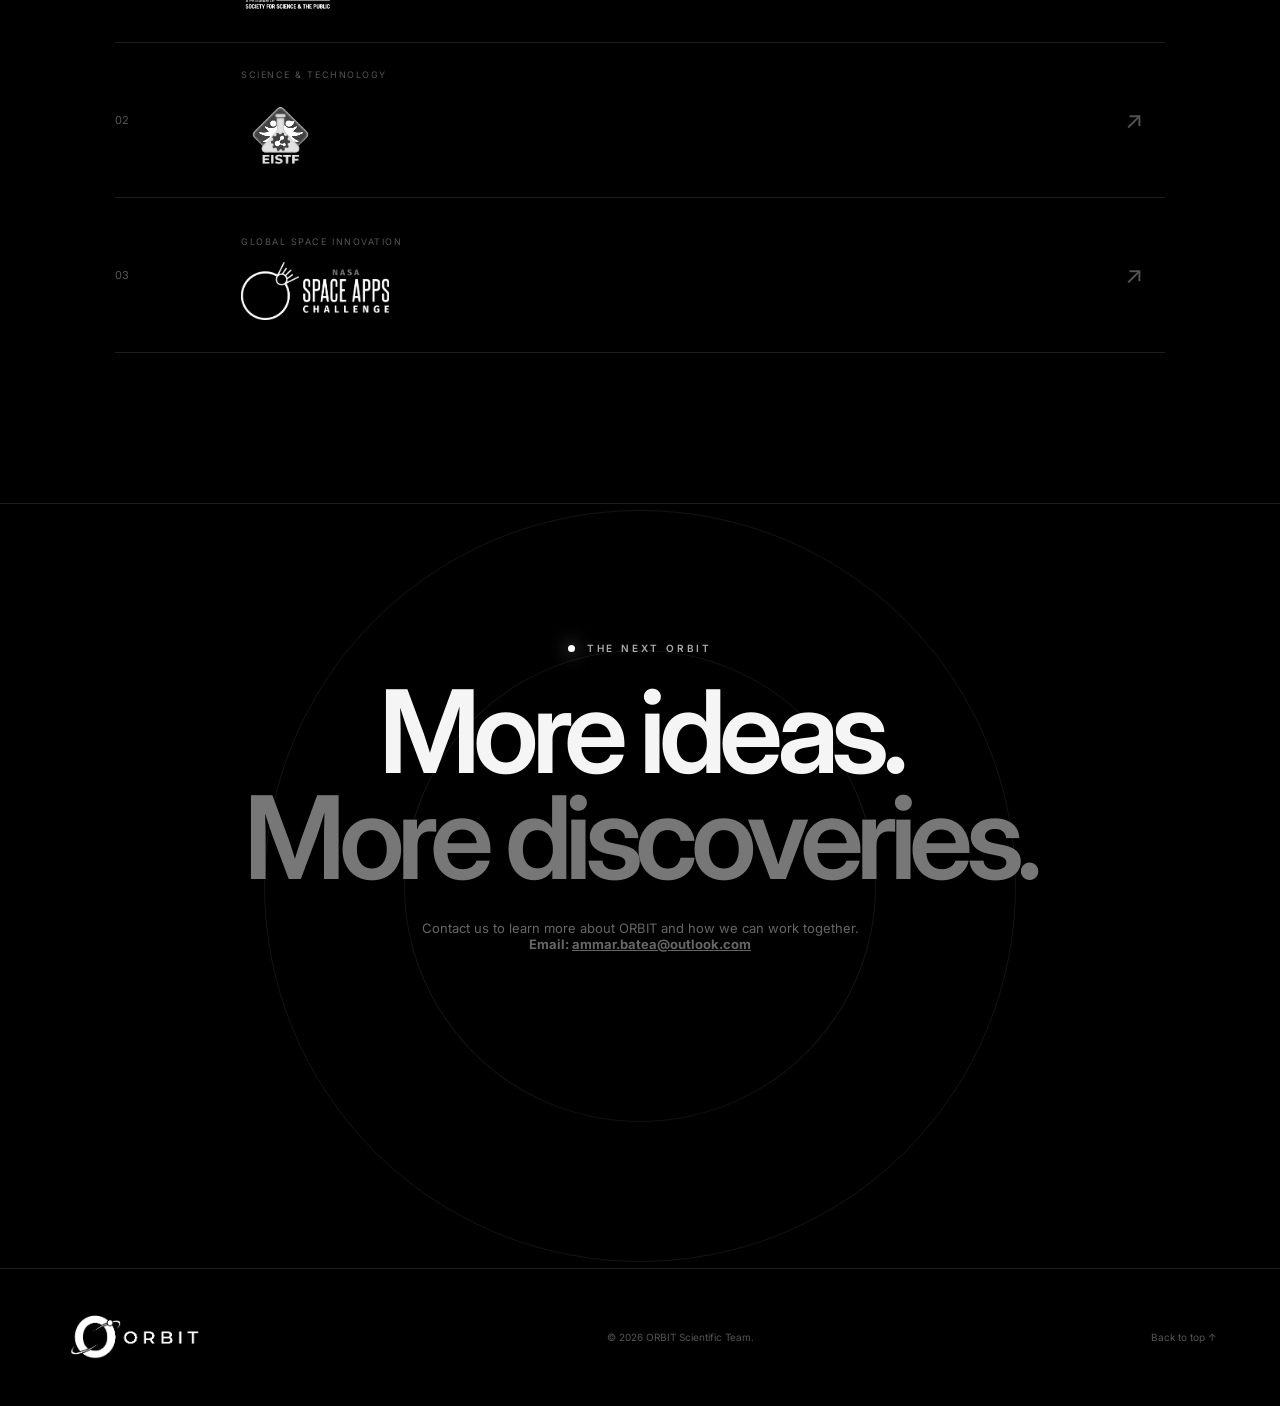
==== commit fd9bbe96: "dark and light modes" ====
--- a/index.html
+++ b/index.html
@@ -15,13 +15,14 @@
 <body>
   <div class="noise"></div>
   <div class="cursor-glow"></div>
+  <div class="scroll-progress" aria-hidden="true"><span></span></div>
 
   <header class="navbar">
     <a class="brand" href="#home" aria-label="ORBIT home">
-      <img src="assets/orbit-logo.jpg" alt="ORBIT logo">
+      <img src="assets/orbit-logo.jpg" data-dark="assets/orbit-logo.jpg" data-light="assets/orbit-logo-light mode.jpg" alt="ORBIT logo">
     </a>
 
-    <nav>
+    <nav id="site-navigation">
       <a href="#home">Home</a>
       <a href="#about">About</a>
       <a href="#research">Research</a>
@@ -30,6 +31,19 @@
       <a href="#contact">Contact</a>
     </nav>
 
+    <div class="header-actions">
+      <button class="theme-toggle" type="button" aria-label="Switch to light mode" aria-pressed="false">
+        <img src="assets/dark-mode-button.jpg" data-dark="assets/dark-mode-button.jpg" data-light="assets/light-mode-button.jpg" alt="">
+        <span class="sr-only">Switch to light mode</span>
+      </button>
+      <button class="menu-toggle" type="button" aria-expanded="false" aria-controls="site-navigation">
+        <span class="sr-only">Open navigation menu</span>
+        <span></span>
+        <span></span>
+        <span></span>
+      </button>
+    </div>
+
   </header>
 
   <main>
@@ -40,7 +54,7 @@
       <div class="planet"></div>
 
       <div class="hero-content reveal">
-        <h1>Think <span class="hero-word">bey<img class="hero-icon" src="assets/icon.png" alt="O">nd</span><br><em>the horizon.</em></h1>
+        <h1>Think <span class="hero-word">bey<img class="hero-icon" src="assets/icon.png" data-dark="assets/icon.png" data-light="assets/icon-light mode.png" alt="O">nd</span><br><em>the horizon.</em></h1>
         <p class="hero-copy">
           ORBIT is a long-term scientific research team exploring the
           intersection of artificial intelligence, technology, engineering,
@@ -89,7 +103,7 @@
       <div class="research-intro reveal">
         <div>
           <div class="research-identity">
-            <img src="assets/icon.png" alt="ORBIT research team identity">
+            <img src="assets/icon.png" data-dark="assets/icon.png" data-light="assets/icon-light mode.png" alt="ORBIT research team identity">
             <span>ORBIT RESEARCH UNIT</span>
           </div>
           <h2>Research<br><em>comes first.</em></h2>
@@ -221,7 +235,7 @@
 
   <footer>
     <div class="footer-brand">
-      <img src="assets/orbit-logo.jpg" alt="ORBIT scientific research team">
+      <img src="assets/orbit-logo.jpg" data-dark="assets/orbit-logo.jpg" data-light="assets/orbit-logo-light mode.jpg" alt="ORBIT scientific research team">
     </div>
     <p>© 2026 ORBIT Scientific Team.</p>
     <a href="#home">Back to top ↑</a>
--- a/style.css
+++ b/style.css
@@ -10,15 +10,26 @@
   --muted: #8a8a8a;
   --line: rgba(255,255,255,.12);
   --soft: rgba(255,255,255,.05);
+  --accent: #9c6b28;
 }
 
 html { scroll-behavior: smooth; overflow-x: hidden; }
 
 body {
-  background: #000;
+  background: var(--bg);
   color: var(--fg);
   font-family: "Inter", Arial, sans-serif;
   overflow-x: hidden;
+  transition: background .45s ease, color .45s ease;
+}
+
+body.light-mode {
+  --bg: #f4f0e8;
+  --fg: #171717;
+  --muted: #6e6a63;
+  --line: rgba(23,23,23,.16);
+  --soft: rgba(23,23,23,.06);
+  --accent: #9c6b28;
 }
 
 a { color: inherit; text-decoration: none; }
@@ -44,6 +55,29 @@
   transition: left .15s ease-out, top .15s ease-out;
 }
 
+.scroll-progress {
+  position: fixed;
+  top: 0;
+  left: 0;
+  width: 100%;
+  height: 2px;
+  z-index: 101;
+  background: transparent;
+  pointer-events: none;
+}
+.scroll-progress span {
+  display: block;
+  width: 0;
+  height: 100%;
+  background: var(--fg);
+  box-shadow: 0 0 12px rgba(255,255,255,.55);
+  transition: width .08s linear;
+}
+body.light-mode .scroll-progress span {
+  background: var(--accent);
+  box-shadow: 0 0 12px rgba(156,107,40,.45);
+}
+
 .navbar {
   position: fixed;
   top: 0;
@@ -55,7 +89,8 @@
   justify-content: space-between;
   z-index: 50;
   backdrop-filter: blur(14px);
-  background: linear-gradient(to bottom, rgba(0,0,0,.86), transparent);
+  background: linear-gradient(to bottom, color-mix(in srgb, var(--bg) 92%, transparent), transparent);
+  transition: background .45s ease;
 }
 
 .brand img {
@@ -67,6 +102,23 @@
 }
 .brand:hover img { transform: scale(1.04); filter: brightness(1.2); }
 
+.header-actions { display: flex; align-items: center; gap: 12px; }
+
+.theme-toggle {
+  width: 42px;
+  height: 42px;
+  display: grid;
+  place-items: center;
+  border: 1px solid var(--line);
+  border-radius: 50%;
+  background: transparent;
+  color: var(--fg);
+  cursor: pointer;
+  transition: border-color .3s ease, transform .3s ease, background .3s ease;
+}
+.theme-toggle:hover { border-color: var(--accent); transform: rotate(12deg) scale(1.06); background: var(--soft); }
+.theme-toggle img { width: 25px; height: 25px; object-fit: contain; }
+
 .navbar nav {
   display: flex;
   gap: 34px;
@@ -76,8 +128,55 @@
   letter-spacing: .12em;
 }
 
+.menu-toggle {
+  display: none;
+  width: 42px;
+  height: 42px;
+  padding: 11px 9px;
+  border: 1px solid var(--line);
+  background: rgba(0,0,0,.45);
+  color: var(--fg);
+  cursor: pointer;
+}
+.menu-toggle span:not(.sr-only) {
+  display: block;
+  width: 22px;
+  height: 1px;
+  margin: 4px 0;
+  background: currentColor;
+  transition: transform .3s ease, opacity .3s ease;
+}
+.sr-only {
+  position: absolute;
+  width: 1px;
+  height: 1px;
+  padding: 0;
+  margin: -1px;
+  overflow: hidden;
+  clip: rect(0, 0, 0, 0);
+  white-space: nowrap;
+  border: 0;
+}
+
 .navbar nav a { transition: color .3s; }
 .navbar nav a:hover { color: white; }
+
+body.light-mode .navbar nav a:hover,
+body.light-mode footer a:hover { color: var(--accent); }
+body.light-mode .hero::after { background: radial-gradient(circle, rgba(156,107,40,.12), transparent 62%); }
+body.light-mode .stars { opacity: .13; filter: invert(1); }
+body.light-mode .cursor-glow { background: radial-gradient(circle, rgba(156,107,40,.16), transparent 65%); }
+body.light-mode .menu-toggle { background: rgba(244,240,232,.72); }
+body.light-mode .orbit { border-color: rgba(23,23,23,.16); }
+body.light-mode .planet { background: var(--accent); box-shadow: 0 0 30px 8px rgba(156,107,40,.25); }
+body.light-mode em { color: #8f7654; }
+body.light-mode .button-solid { background: #171717; color: #f4f0e8; }
+body.light-mode .button-ghost { color: #403d37; }
+body.light-mode .member-avatar { background: radial-gradient(circle at 50% 45%, rgba(156,107,40,.16), transparent 30%), repeating-radial-gradient(circle at center, transparent 0 35px, rgba(23,23,23,.07) 36px 37px); }
+body.light-mode .contact::before, body.light-mode .contact::after { border-color: rgba(23,23,23,.14); }
+body.light-mode .competition-logo-isef,
+body.light-mode .competition-logo-space { filter: invert(1) grayscale(1) brightness(.75); }
+body.light-mode .competition-logo-eistf { filter: grayscale(0) brightness(.95); }
 
 .nav-cta {
   border: 1px solid var(--line);
@@ -432,6 +531,9 @@
 .competition small, .competition-logo { transition: color .3s ease, letter-spacing .3s ease, transform .35s ease, filter .35s ease; }
 .competition:hover small { color: #aaa; }
 .competition:hover .competition-logo { filter: grayscale(0) brightness(1); transform: scale(1.05); }
+body.light-mode .competition:hover .competition-logo-isef,
+body.light-mode .competition:hover .competition-logo-space { filter: invert(1) grayscale(1) brightness(.75); }
+body.light-mode .competition:hover .competition-logo-eistf { filter: grayscale(0) brightness(.95); }
 
 .journey-note {
   display: flex;
@@ -511,7 +613,29 @@
 @media (max-width: 800px) {
   .navbar { padding: 15px 5vw; }
   .brand img { width: 82px; height: auto; }
-  .navbar nav { display: none; }
+  .menu-toggle { display: block; position: relative; z-index: 2; }
+  .header-actions { gap: 8px; }
+  .navbar nav {
+    position: absolute;
+    top: 100%;
+    left: 5vw;
+    right: 5vw;
+    display: flex;
+    flex-direction: column;
+    gap: 0;
+    padding: 8px 0;
+    border: 1px solid var(--line);
+    background: color-mix(in srgb, var(--bg) 96%, transparent);
+    opacity: 0;
+    pointer-events: none;
+    transform: translateY(-10px);
+    transition: opacity .25s ease, transform .25s ease;
+  }
+  .navbar nav a { padding: 16px 20px; }
+  .navbar.menu-open nav { opacity: 1; pointer-events: auto; transform: translateY(0); }
+  .navbar.menu-open .menu-toggle span:nth-of-type(2) { transform: translateY(5px) rotate(45deg); }
+  .navbar.menu-open .menu-toggle span:nth-of-type(3) { opacity: 0; }
+  .navbar.menu-open .menu-toggle span:nth-of-type(4) { transform: translateY(-5px) rotate(-45deg); }
   .nav-cta { padding: 9px 12px; }
   .hero { padding: 120px 7vw 80px; }
   .orbit-one { width: 480px; right: -35vw; }
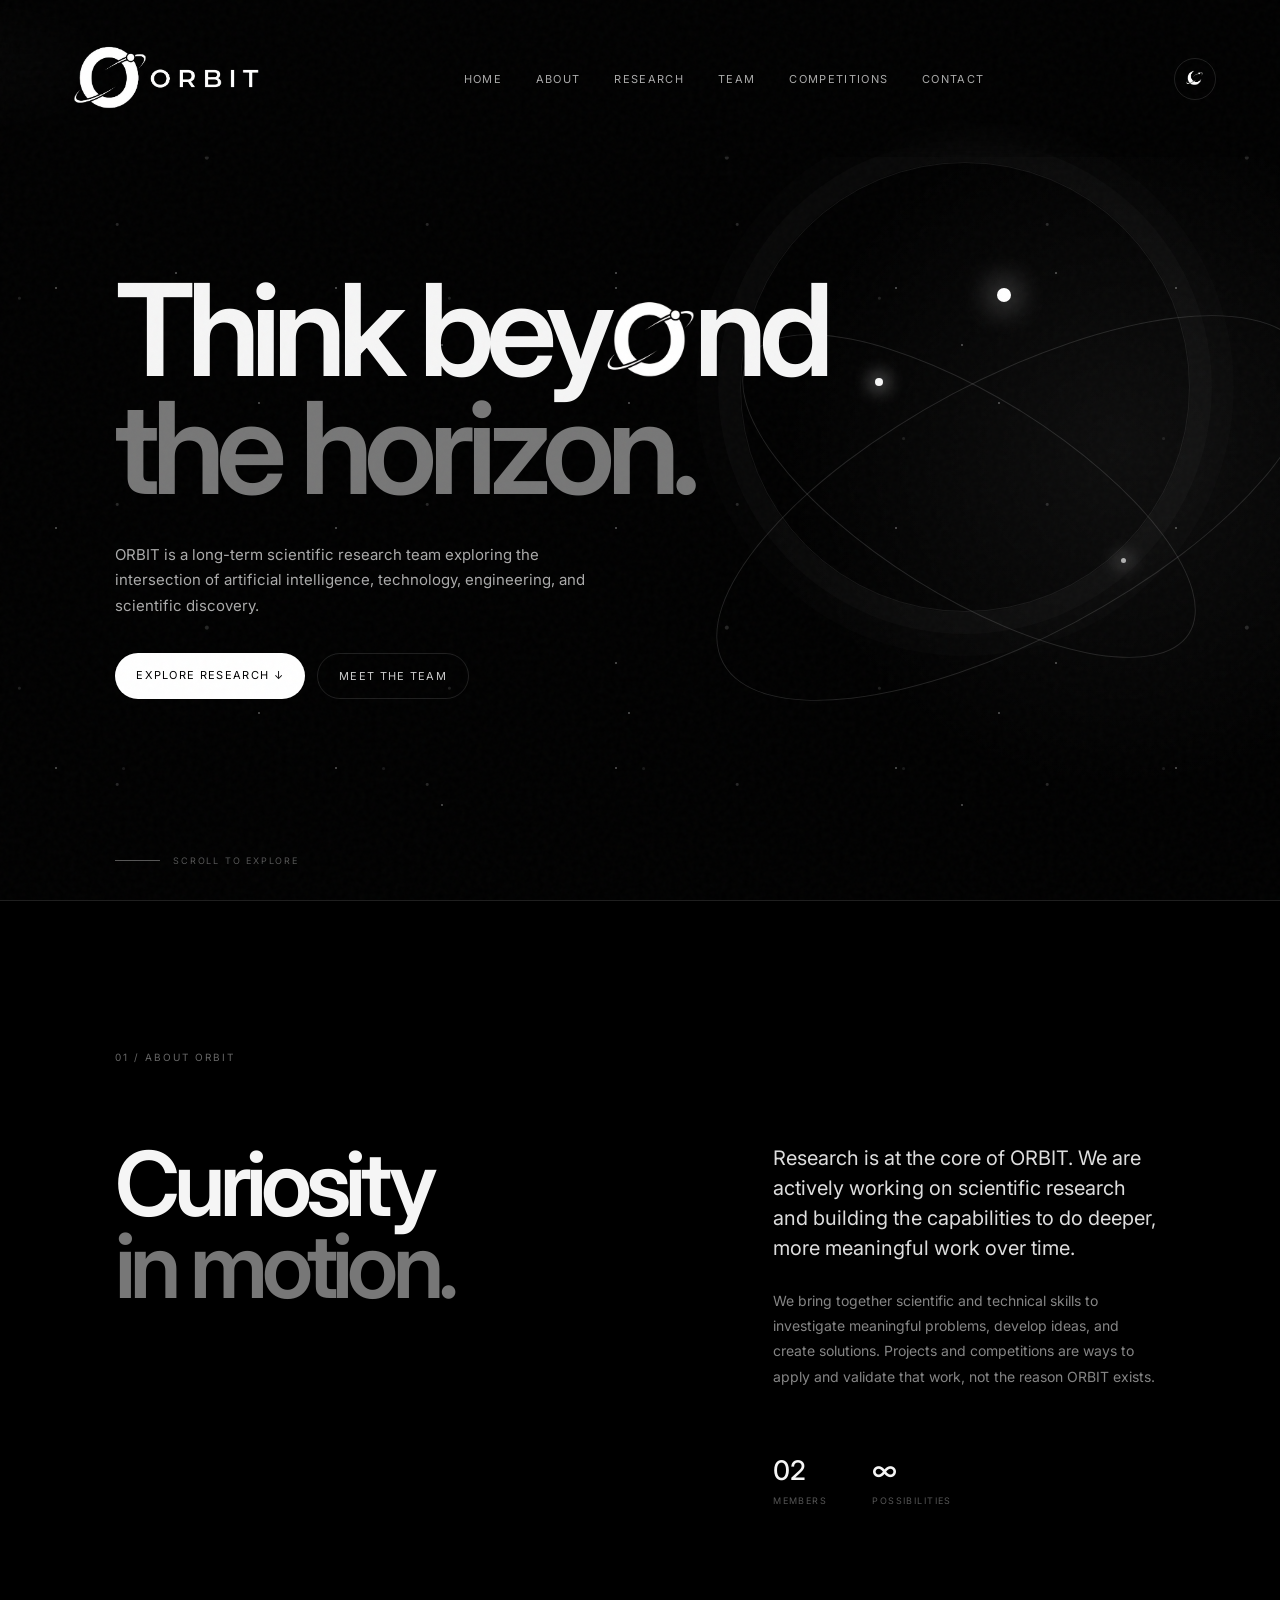
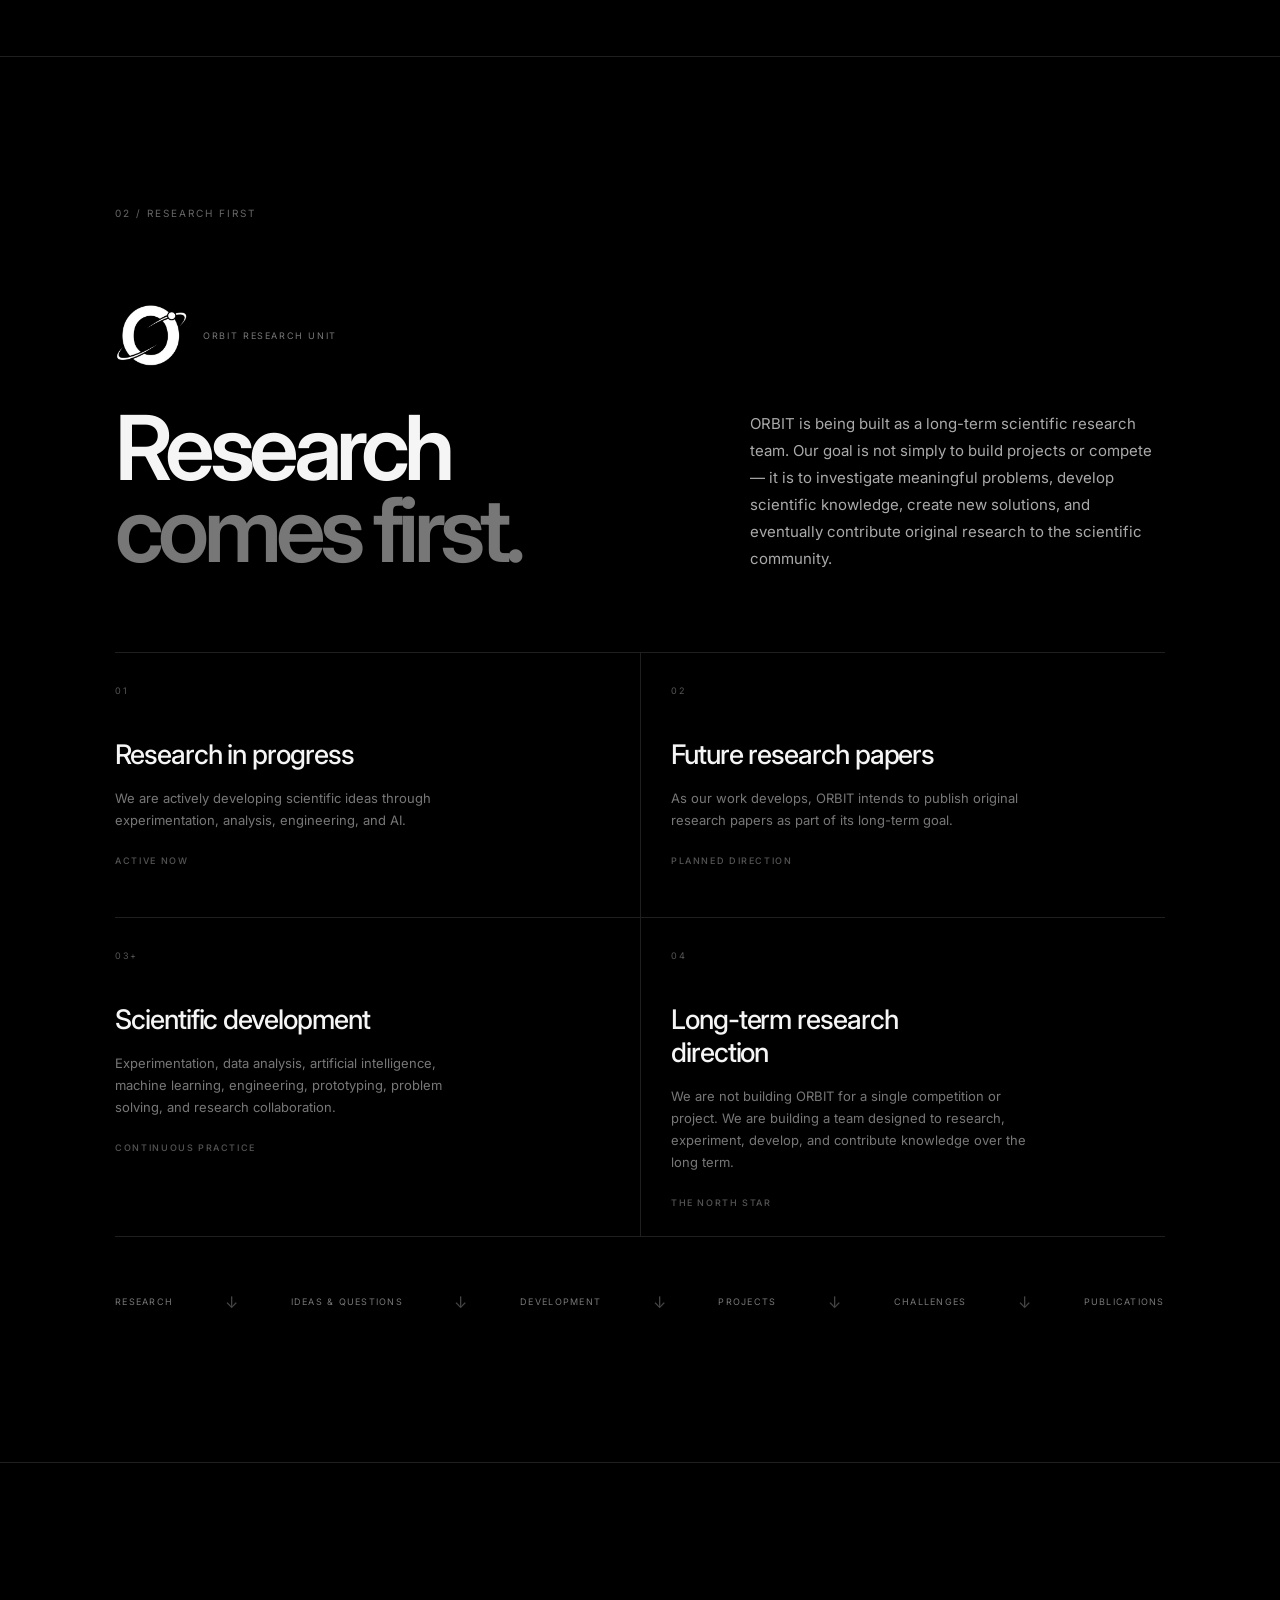
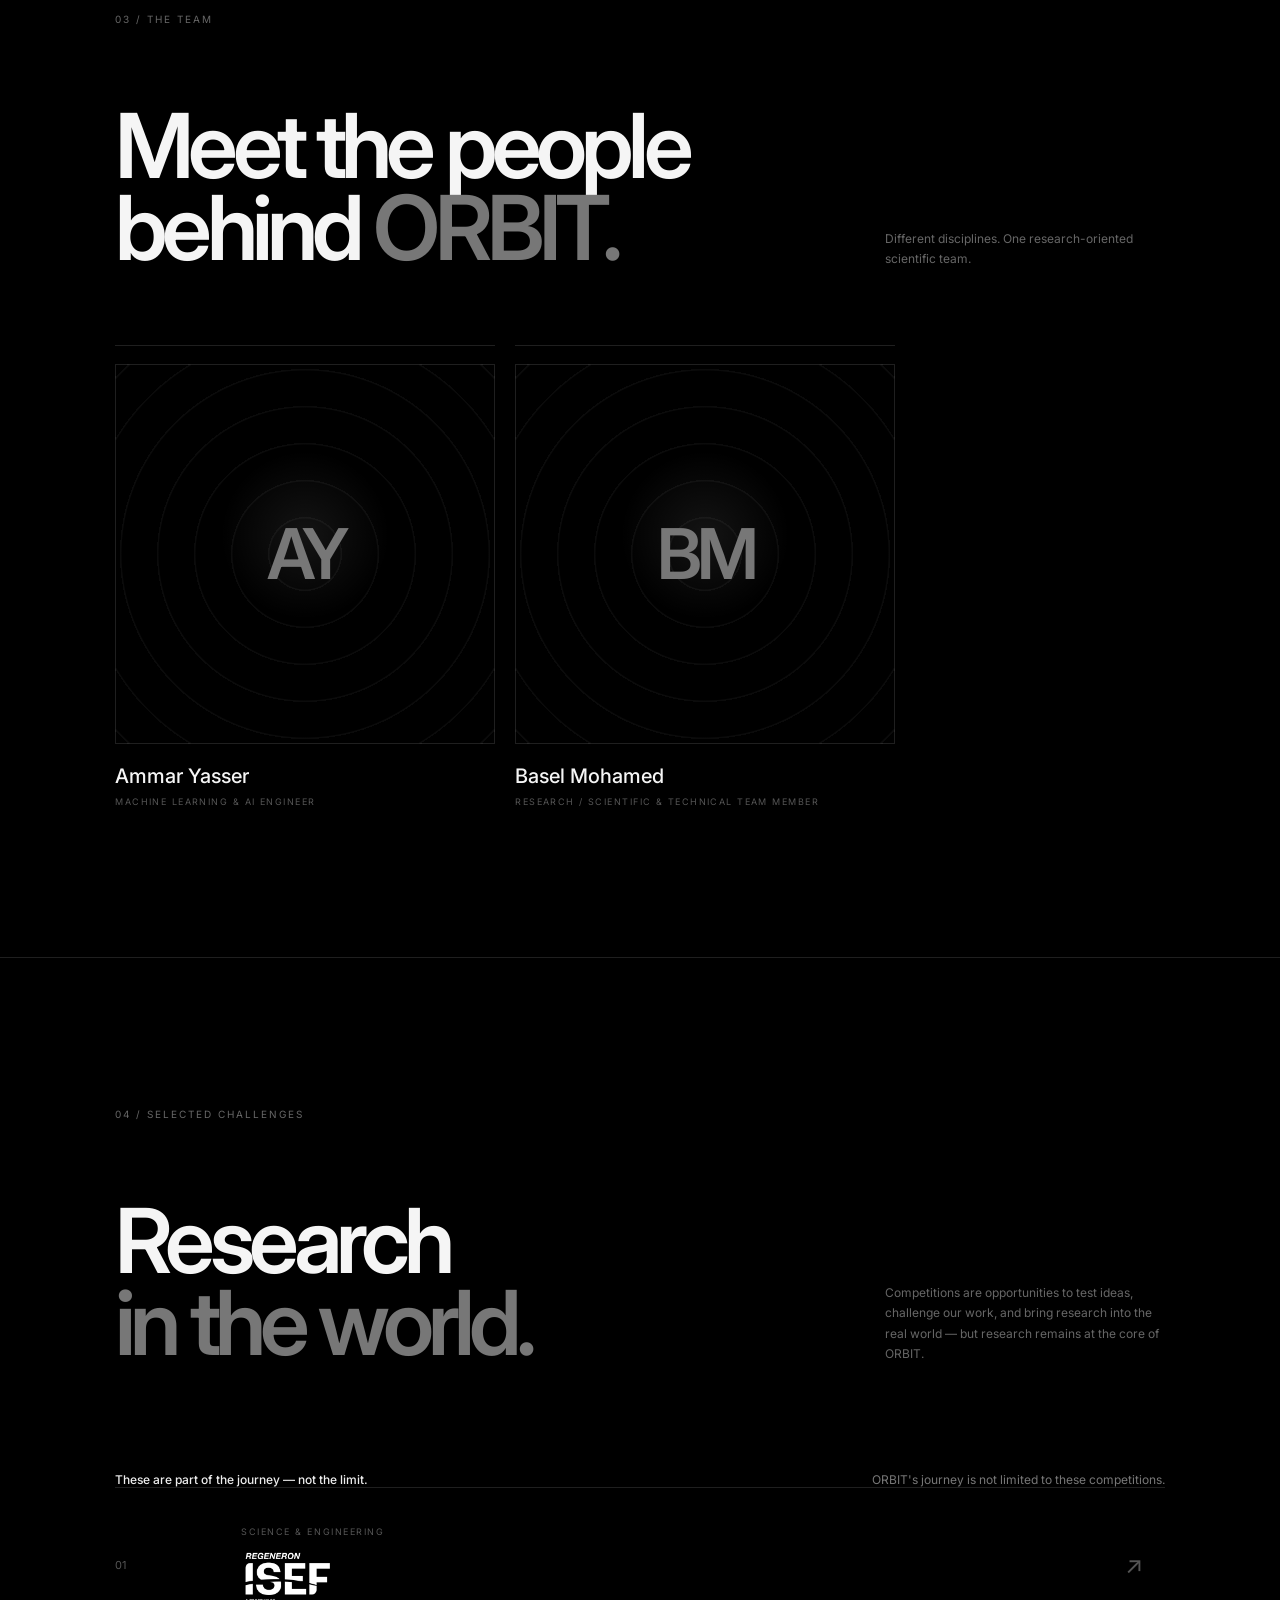
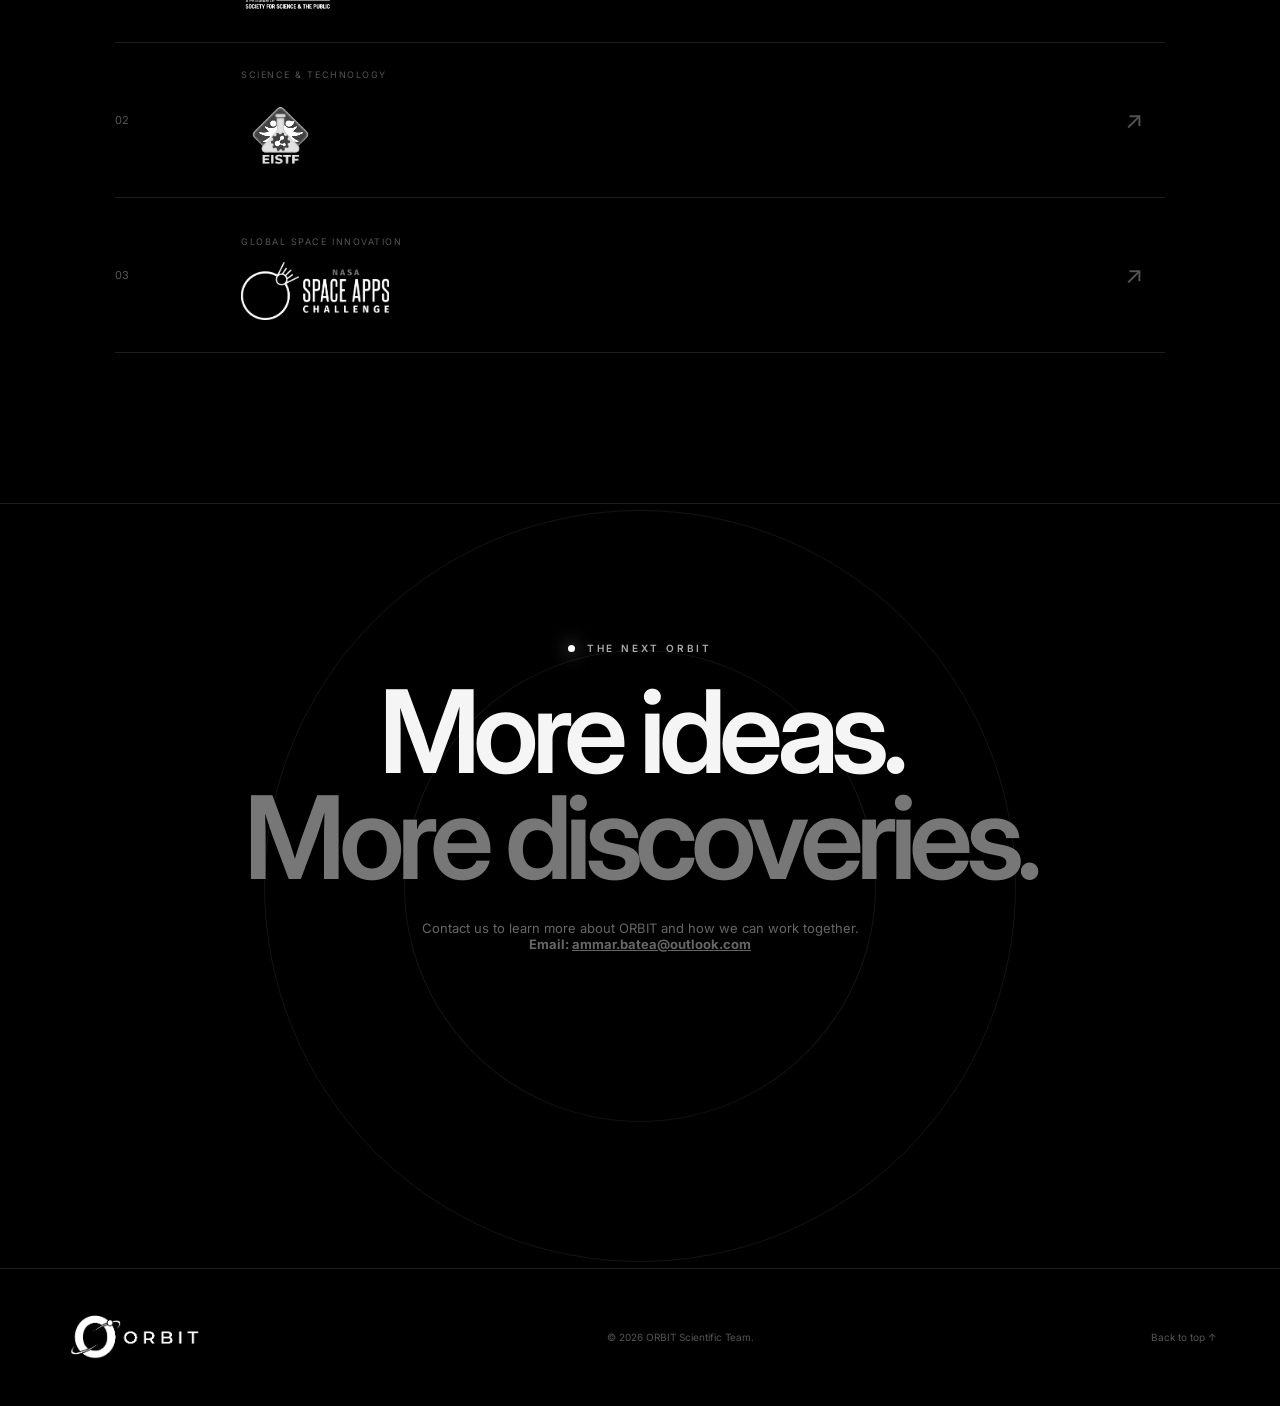
==== commit 875d0f95: "design enhancments" ====
--- a/index.html
+++ b/index.html
@@ -15,6 +15,7 @@
 <body>
   <div class="noise"></div>
   <div class="cursor-glow"></div>
+  <div class="stars" aria-hidden="true"></div>
   <div class="scroll-progress" aria-hidden="true"><span></span></div>
 
   <header class="navbar">
@@ -48,10 +49,11 @@
 
   <main>
     <section id="home" class="hero">
-      <div class="stars"></div>
       <div class="orbit orbit-one"></div>
       <div class="orbit orbit-two"></div>
       <div class="planet"></div>
+      <div class="orbit-satellite satellite-one" aria-hidden="true"></div>
+      <div class="orbit-satellite satellite-two" aria-hidden="true"></div>
 
       <div class="hero-content reveal">
         <h1>Think <span class="hero-word">bey<img class="hero-icon" src="assets/icon.png" data-dark="assets/icon.png" data-light="assets/icon-light mode.png" alt="O">nd</span><br><em>the horizon.</em></h1>
--- a/style.css
+++ b/style.css
@@ -24,12 +24,15 @@
 }
 
 body.light-mode {
-  --bg: #f4f0e8;
-  --fg: #171717;
-  --muted: #6e6a63;
-  --line: rgba(23,23,23,.16);
-  --soft: rgba(23,23,23,.06);
-  --accent: #9c6b28;
+  --bg: #f7f7f7;
+  --fg: #111;
+  --muted: #666;
+  --line: rgba(0,0,0,.16);
+  --soft: rgba(0,0,0,.06);
+  --accent: #111;
+}
+body.light-mode {
+  background: var(--bg);
 }
 
 a { color: inherit; text-decoration: none; }
@@ -67,15 +70,17 @@
 }
 .scroll-progress span {
   display: block;
-  width: 0;
+  width: 100%;
   height: 100%;
   background: var(--fg);
   box-shadow: 0 0 12px rgba(255,255,255,.55);
-  transition: width .08s linear;
+  transform: scaleX(0);
+  transform-origin: left center;
+  transition: transform .08s linear;
 }
 body.light-mode .scroll-progress span {
   background: var(--accent);
-  box-shadow: 0 0 12px rgba(156,107,40,.45);
+  box-shadow: 0 0 12px rgba(0,0,0,.3);
 }
 
 .navbar {
@@ -88,6 +93,7 @@
   align-items: center;
   justify-content: space-between;
   z-index: 50;
+  overflow: visible;
   backdrop-filter: blur(14px);
   background: linear-gradient(to bottom, color-mix(in srgb, var(--bg) 92%, transparent), transparent);
   transition: background .45s ease;
@@ -163,20 +169,25 @@
 
 body.light-mode .navbar nav a:hover,
 body.light-mode footer a:hover { color: var(--accent); }
-body.light-mode .hero::after { background: radial-gradient(circle, rgba(156,107,40,.12), transparent 62%); }
+body.light-mode .hero::after { background: radial-gradient(circle, rgba(0,0,0,.08), transparent 62%); }
 body.light-mode .stars { opacity: .13; filter: invert(1); }
-body.light-mode .cursor-glow { background: radial-gradient(circle, rgba(156,107,40,.16), transparent 65%); }
-body.light-mode .menu-toggle { background: rgba(244,240,232,.72); }
+body.light-mode .cursor-glow { background: radial-gradient(circle, rgba(0,0,0,.12), transparent 65%); }
+body.light-mode .menu-toggle { background: rgba(255,255,255,.72); }
 body.light-mode .orbit { border-color: rgba(23,23,23,.16); }
-body.light-mode .planet { background: var(--accent); box-shadow: 0 0 30px 8px rgba(156,107,40,.25); }
-body.light-mode em { color: #8f7654; }
-body.light-mode .button-solid { background: #171717; color: #f4f0e8; }
-body.light-mode .button-ghost { color: #403d37; }
-body.light-mode .member-avatar { background: radial-gradient(circle at 50% 45%, rgba(156,107,40,.16), transparent 30%), repeating-radial-gradient(circle at center, transparent 0 35px, rgba(23,23,23,.07) 36px 37px); }
+body.light-mode .planet { background: var(--accent); box-shadow: 0 0 30px 8px rgba(0,0,0,.2); }
+body.light-mode em { color: #666; }
+body.light-mode .button-solid { background: #171717; color: #fff; }
+body.light-mode .button-solid { box-shadow: 0 12px 28px rgba(0,0,0,.14); }
+body.light-mode .button-ghost { color: #333; }
+body.light-mode .member-avatar { background: radial-gradient(circle at 50% 45%, rgba(0,0,0,.1), transparent 30%), repeating-radial-gradient(circle at center, transparent 0 35px, rgba(0,0,0,.07) 36px 37px); }
+body.light-mode .member-avatar span { color: #111; }
+body.light-mode .journey-note strong { color: #111; }
 body.light-mode .contact::before, body.light-mode .contact::after { border-color: rgba(23,23,23,.14); }
 body.light-mode .competition-logo-isef,
 body.light-mode .competition-logo-space { filter: invert(1) grayscale(1) brightness(.75); }
-body.light-mode .competition-logo-eistf { filter: grayscale(0) brightness(.95); }
+body.light-mode .competition-logo-eistf { filter: grayscale(1) brightness(.85); }
+body.light-mode .competition:hover { background: rgba(0,0,0,.06); }
+body.light-mode .competition:hover b { color: #111; }
 
 .nav-cta {
   border: 1px solid var(--line);
@@ -200,9 +211,11 @@
 }
 
 .stars {
-  position: absolute;
+  position: fixed;
   inset: 0;
   pointer-events: none;
+  overflow: hidden;
+  z-index: 0;
   background-image:
     radial-gradient(circle at 20% 20%, white 0 1px, transparent 1.5px),
     radial-gradient(circle at 70% 30%, white 0 1px, transparent 1.5px),
@@ -210,7 +223,38 @@
     radial-gradient(circle at 85% 75%, white 0 1px, transparent 1.5px);
   background-size: 280px 240px, 370px 310px, 440px 390px, 520px 460px;
   opacity: .25;
-  animation: drift 30s linear infinite;
+  animation: starfield-drift 30s linear infinite;
+}
+.hero, .section, .contact, footer { position: relative; z-index: 1; }
+.stars::before,
+.stars::after {
+  content: "";
+  position: absolute;
+  inset: -18%;
+  pointer-events: none;
+}
+.stars::before {
+  background-image:
+    radial-gradient(circle at 12% 38%, rgba(255,255,255,.85) 0 1px, transparent 2px),
+    radial-gradient(circle at 58% 18%, rgba(255,255,255,.65) 0 1px, transparent 2px),
+    radial-gradient(circle at 84% 68%, rgba(255,255,255,.8) 0 1.5px, transparent 2.5px),
+    radial-gradient(circle at 36% 82%, rgba(255,255,255,.55) 0 1px, transparent 2px);
+  background-size: 310px 280px, 430px 390px, 520px 470px, 260px 330px;
+  opacity: .7;
+  transform: translate(var(--stars-x, 0px), var(--stars-y, 0px));
+  transition: transform .8s cubic-bezier(.2,.8,.2,1);
+}
+.stars::after {
+  inset: auto;
+  top: 18%;
+  left: -20%;
+  width: 170px;
+  height: 1px;
+  background: linear-gradient(90deg, transparent, rgba(255,255,255,.95), transparent);
+  box-shadow: 0 0 12px 2px rgba(255,255,255,.35);
+  opacity: 0;
+  transform: rotate(-28deg);
+  animation: shooting-star 11s ease-in-out infinite;
 }
 
 .hero::after {
@@ -225,9 +269,27 @@
   border-radius: 50%;
   background: radial-gradient(circle, rgba(255,255,255,.055), transparent 62%);
   z-index: -1;
+  animation: stellar-breathe 8s ease-in-out infinite;
+}
+
+.hero::before {
+  content: "";
+  position: absolute;
+  width: 35vw;
+  height: 35vw;
+  max-width: 480px;
+  max-height: 480px;
+  right: 7vw;
+  top: 18%;
+  border: 1px solid rgba(255,255,255,.08);
+  border-radius: 50%;
+  box-shadow: 0 0 0 22px rgba(255,255,255,.018), 0 0 0 44px rgba(255,255,255,.012);
+  animation: radar-pulse 6s ease-out infinite;
+  pointer-events: none;
 }
 
 .hero-content { max-width: 800px; position: relative; z-index: 5; }
+.hero-content h1 { animation: title-arrival 1.3s cubic-bezier(.16,1,.3,1) both; }
 
 .eyebrow {
   display: flex;
@@ -280,6 +342,8 @@
 .hero-actions { display: flex; gap: 12px; }
 
 .button {
+  position: relative;
+  overflow: hidden;
   padding: 15px 21px;
   border-radius: 100px;
   font-size: 11px;
@@ -287,6 +351,15 @@
   letter-spacing: .12em;
   transition: all .35s ease;
 }
+.button::after {
+  content: "";
+  position: absolute;
+  inset: 0;
+  background: linear-gradient(110deg, transparent 25%, rgba(255,255,255,.55) 48%, transparent 70%);
+  transform: translateX(-130%);
+  transition: transform .65s ease;
+}
+.button:hover::after { transform: translateX(130%); }
 .button-solid { background: white; color: black; }
 .button-solid:hover { transform: translateY(-4px); box-shadow: 0 15px 35px rgba(255,255,255,.12); }
 .button-ghost { border: 1px solid var(--line); color: #ccc; }
@@ -324,6 +397,34 @@
   top: 32%;
   box-shadow: 0 0 30px 8px rgba(255,255,255,.3);
   animation: pulse 3s ease-in-out infinite;
+}
+
+.orbit-satellite {
+  position: absolute;
+  width: 8px;
+  height: 8px;
+  border-radius: 50%;
+  background: var(--fg);
+  box-shadow: 0 0 18px 5px rgba(255,255,255,.4);
+  pointer-events: none;
+  z-index: 2;
+}
+.satellite-one {
+  right: 31%;
+  top: 42%;
+  animation: satellite-drift-one 9s ease-in-out infinite;
+}
+.satellite-two {
+  right: 12%;
+  top: 62%;
+  width: 5px;
+  height: 5px;
+  opacity: .7;
+  animation: satellite-drift-two 12s ease-in-out infinite reverse;
+}
+body.light-mode .orbit-satellite {
+  background: var(--accent);
+  box-shadow: 0 0 18px 5px rgba(0,0,0,.25);
 }
 
 .scroll-hint {
@@ -409,7 +510,19 @@
   padding: 25px 30px 28px 0;
   border-bottom: 1px solid var(--line);
   position: relative;
-}
+  overflow: hidden;
+  transform-style: preserve-3d;
+}
+.research-card::after {
+  content: "";
+  position: absolute;
+  inset: 0;
+  background: radial-gradient(circle at var(--pointer-x, 50%) var(--pointer-y, 50%), rgba(255,255,255,.14), transparent 28%);
+  opacity: 0;
+  transition: opacity .35s ease;
+  pointer-events: none;
+}
+.research-card:hover::after { opacity: 1; }
 .research-card:nth-child(even) { padding-left: 30px; border-left: 1px solid var(--line); }
 .card-index, .research-card b { color: #555; font-size: 9px; letter-spacing: .18em; }
 .research-card h3 { max-width: 300px; margin: 40px 0 16px; font-size: 27px; font-weight: 500; letter-spacing: -.04em; }
@@ -468,6 +581,7 @@
     radial-gradient(circle at 50% 45%, rgba(255,255,255,.08), transparent 30%),
     repeating-radial-gradient(circle at center, transparent 0 35px, rgba(255,255,255,.045) 36px 37px);
   transition: transform .5s, border-color .5s;
+  transform-style: preserve-3d;
 }
 .member-avatar span {
   font-size: 70px;
@@ -490,7 +604,22 @@
   grid-template-columns: 12% 1fr 40px;
   align-items: center;
   transition: padding .45s ease, background .45s ease;
-}
+  position: relative;
+  overflow: hidden;
+}
+.competition::after {
+  content: "";
+  position: absolute;
+  top: 0;
+  bottom: 0;
+  left: -35%;
+  width: 22%;
+  background: linear-gradient(90deg, transparent, rgba(255,255,255,.12), transparent);
+  transform: skewX(-20deg);
+  transition: left .7s ease;
+  pointer-events: none;
+}
+.competition:hover::after { left: 120%; }
 .competition:hover {
   padding: 0 25px;
   background: var(--soft);
@@ -533,7 +662,7 @@
 .competition:hover .competition-logo { filter: grayscale(0) brightness(1); transform: scale(1.05); }
 body.light-mode .competition:hover .competition-logo-isef,
 body.light-mode .competition:hover .competition-logo-space { filter: invert(1) grayscale(1) brightness(.75); }
-body.light-mode .competition:hover .competition-logo-eistf { filter: grayscale(0) brightness(.95); }
+body.light-mode .competition:hover .competition-logo-eistf { filter: grayscale(1) brightness(.85); }
 
 .journey-note {
   display: flex;
@@ -603,11 +732,41 @@
 .reveal.visible { opacity: 1; transform: translateY(0); }
 
 @keyframes drift { to { transform: translate3d(-90px, 50px, 0); } }
+@keyframes starfield-drift {
+  from { background-position: 0 0, 0 0, 0 0, 0 0; }
+  to { background-position: -90px 50px, -70px 35px, -110px 65px, -50px 25px; }
+}
 @keyframes spin { to { transform: rotate(332deg); } }
 @keyframes spinReverse { to { transform: rotate(-328deg); } }
 @keyframes pulse {
   0%,100% { transform: scale(1); opacity: .75; }
   50% { transform: scale(1.45); opacity: 1; }
+}
+@keyframes stellar-breathe {
+  0%, 100% { transform: scale(.92); opacity: .65; }
+  50% { transform: scale(1.08); opacity: 1; }
+}
+@keyframes radar-pulse {
+  0% { transform: scale(.72); opacity: 0; }
+  25% { opacity: .65; }
+  100% { transform: scale(1.22); opacity: 0; }
+}
+@keyframes title-arrival {
+  from { opacity: 0; transform: translateY(28px) scale(.97); filter: blur(10px); }
+  to { opacity: 1; transform: translateY(0) scale(1); filter: blur(0); }
+}
+@keyframes shooting-star {
+  0%, 62%, 100% { opacity: 0; transform: translate(0, 0) rotate(-28deg); }
+  66% { opacity: .9; }
+  73% { opacity: 0; transform: translate(125vw, 58vh) rotate(-28deg); }
+}
+@keyframes satellite-drift-one {
+  0%, 100% { transform: translate(0, 0); }
+  50% { transform: translate(24px, -18px); }
+}
+@keyframes satellite-drift-two {
+  0%, 100% { transform: translate(0, 0); }
+  50% { transform: translate(-20px, 24px); }
 }
 
 @media (max-width: 800px) {
@@ -620,6 +779,7 @@
     top: 100%;
     left: 5vw;
     right: 5vw;
+    z-index: 3;
     display: flex;
     flex-direction: column;
     gap: 0;
@@ -671,3 +831,12 @@
   .contact::before { width: 480px; height: 480px; }
   .contact::after { width: 300px; height: 300px; }
 }
+
+@media (prefers-reduced-motion: reduce) {
+  *, *::before, *::after {
+    scroll-behavior: auto !important;
+    animation-duration: .01ms !important;
+    animation-iteration-count: 1 !important;
+    transition-duration: .01ms !important;
+  }
+}
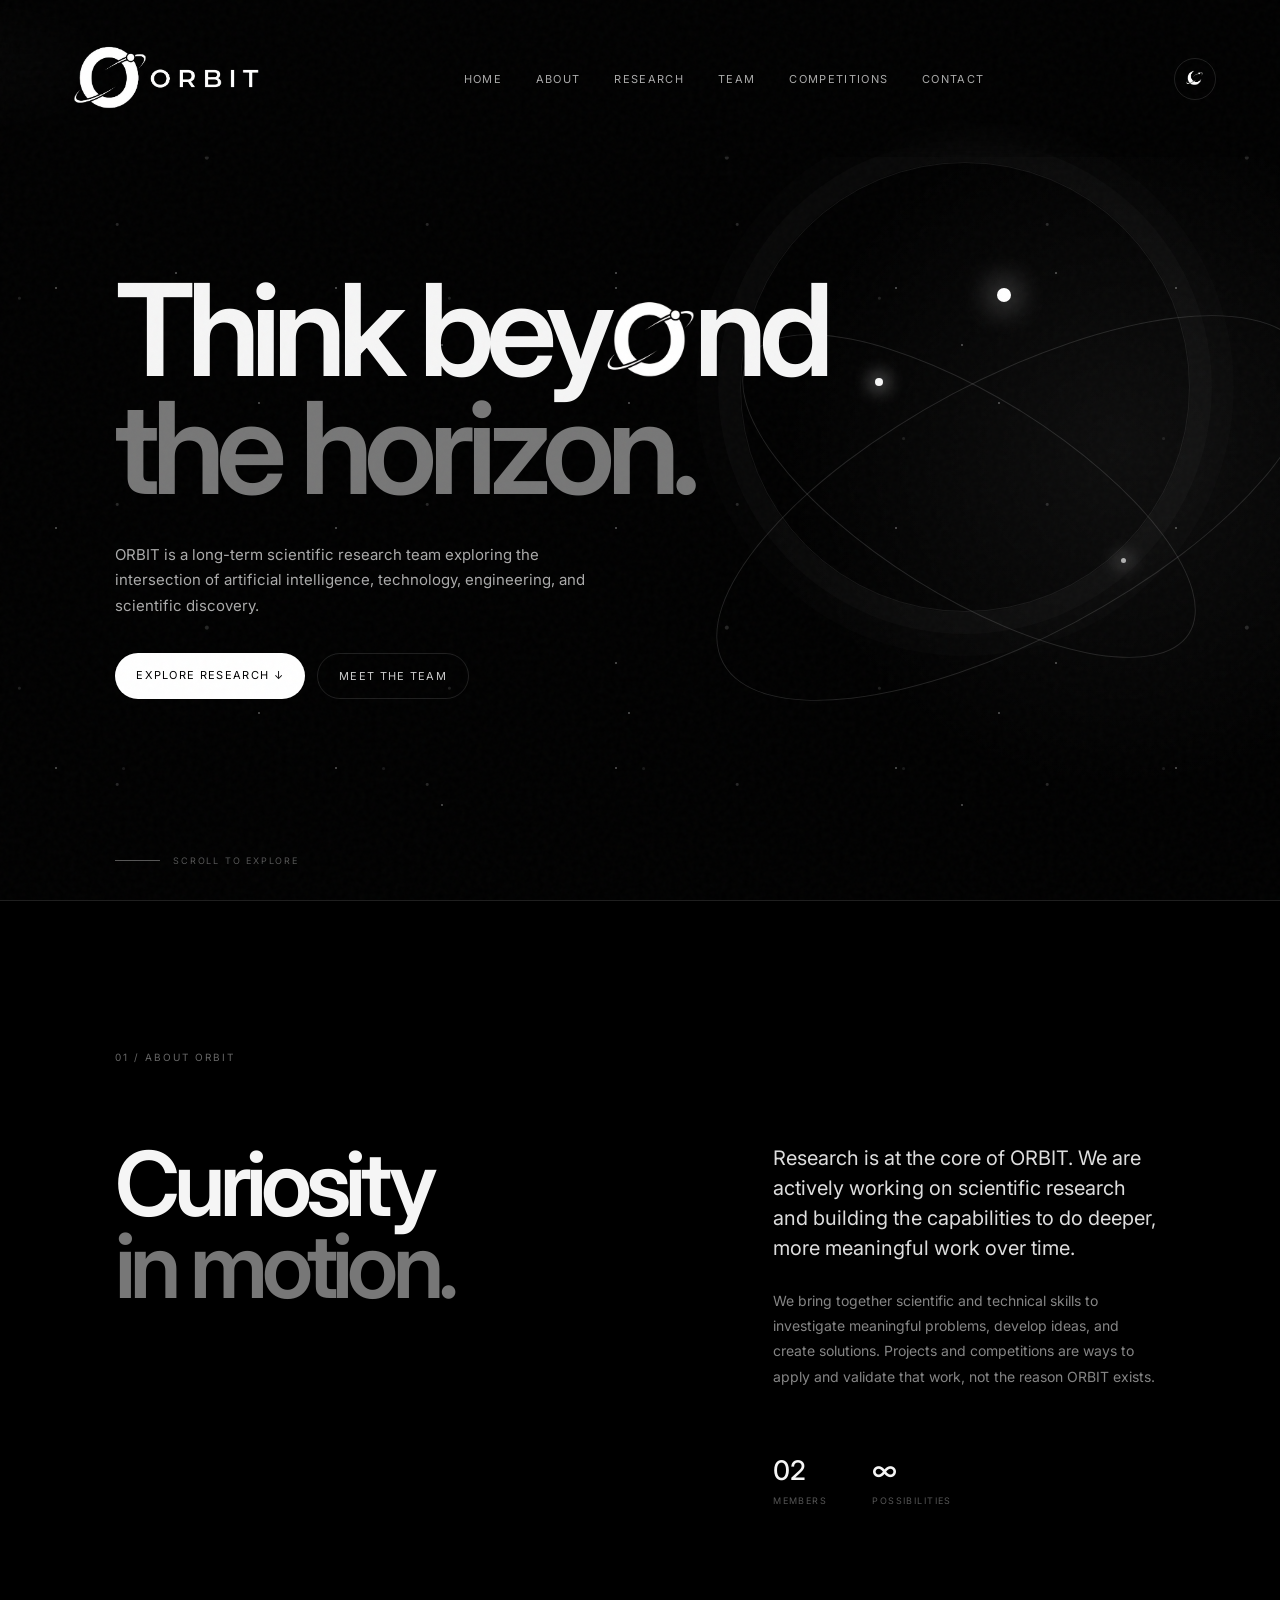
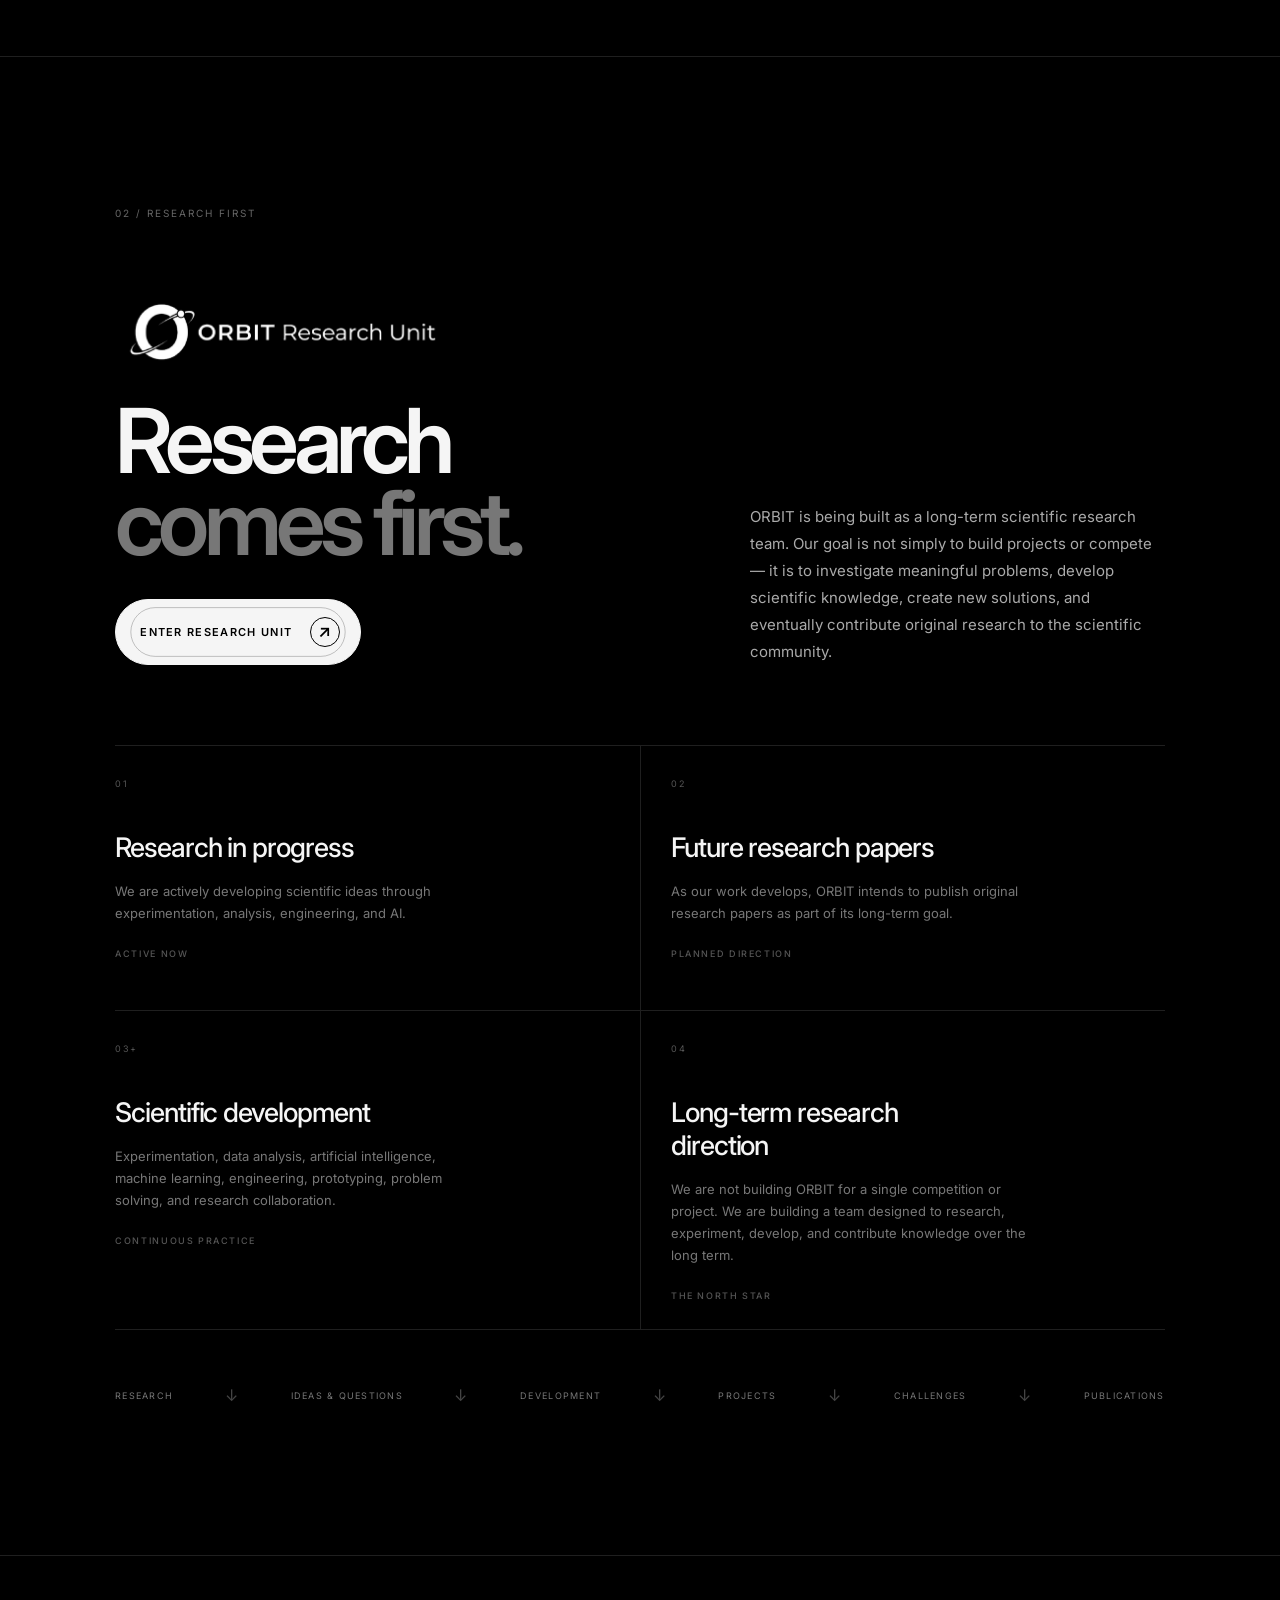
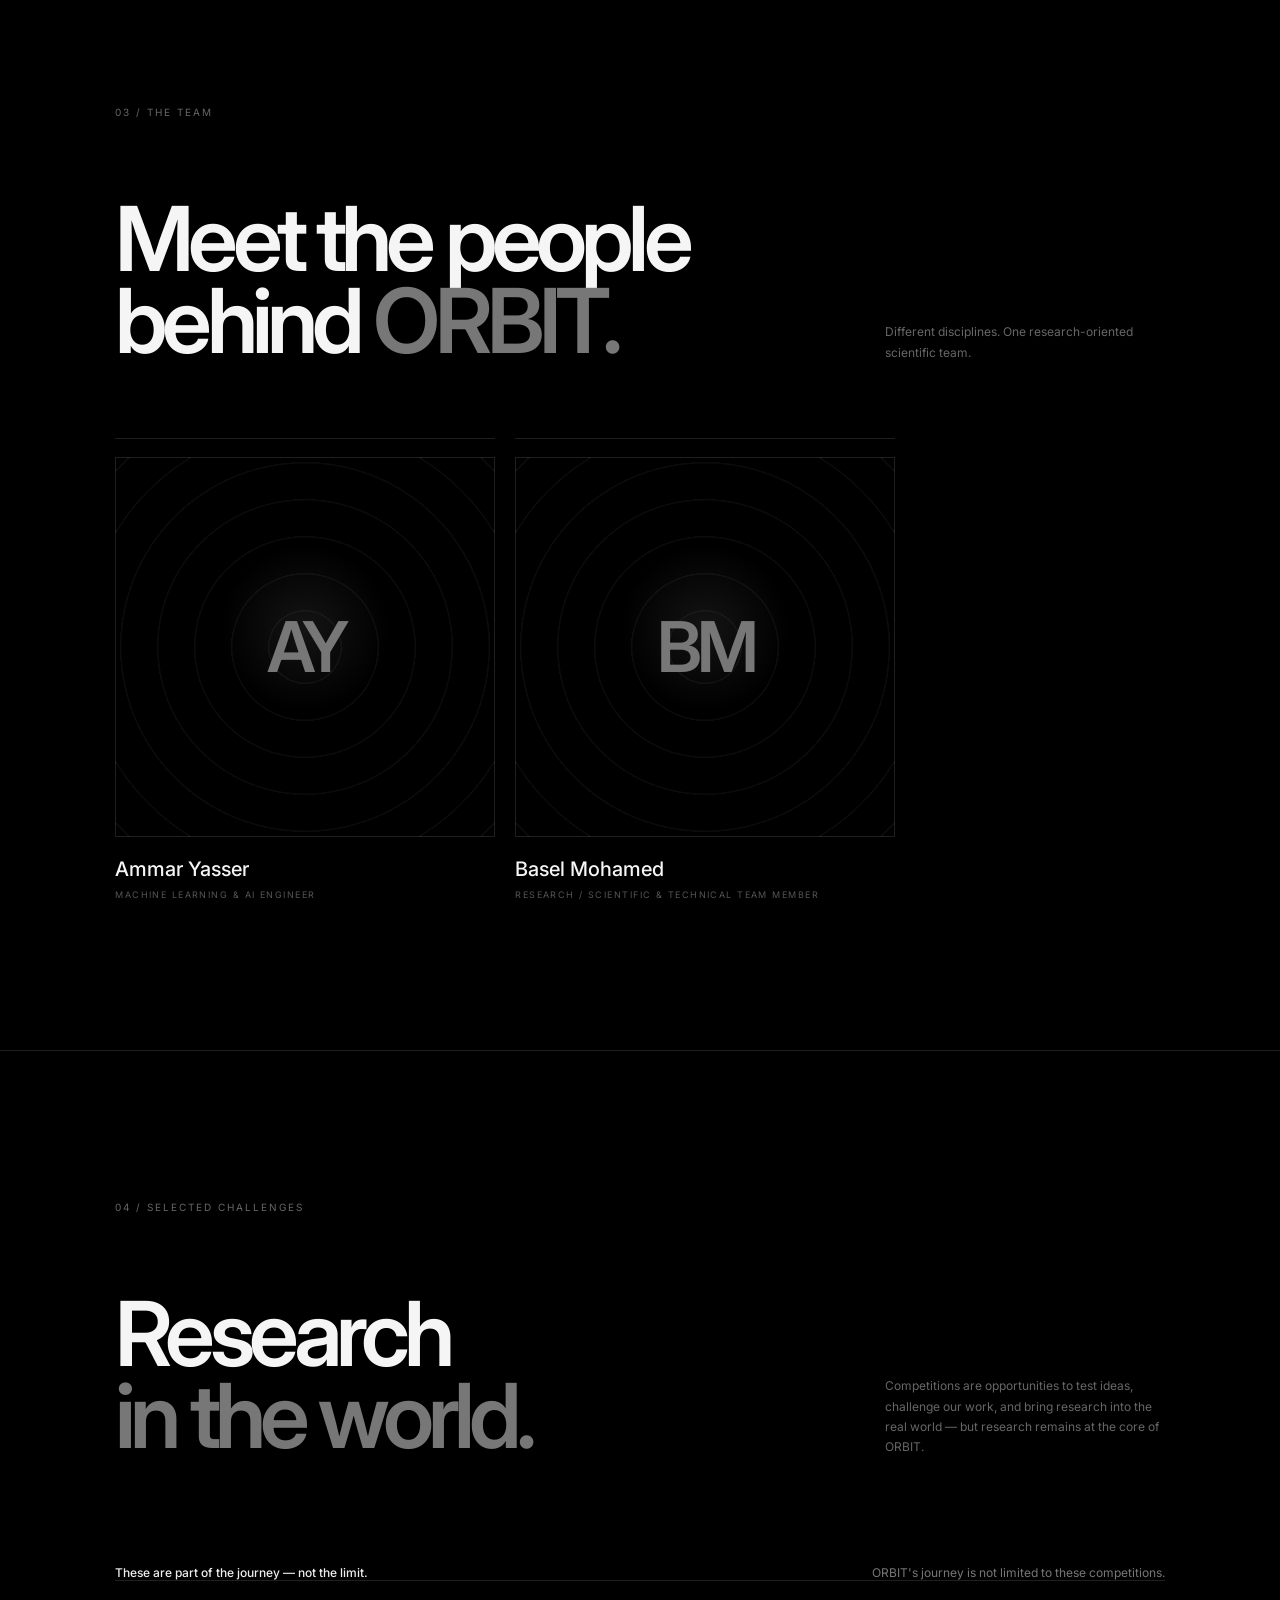
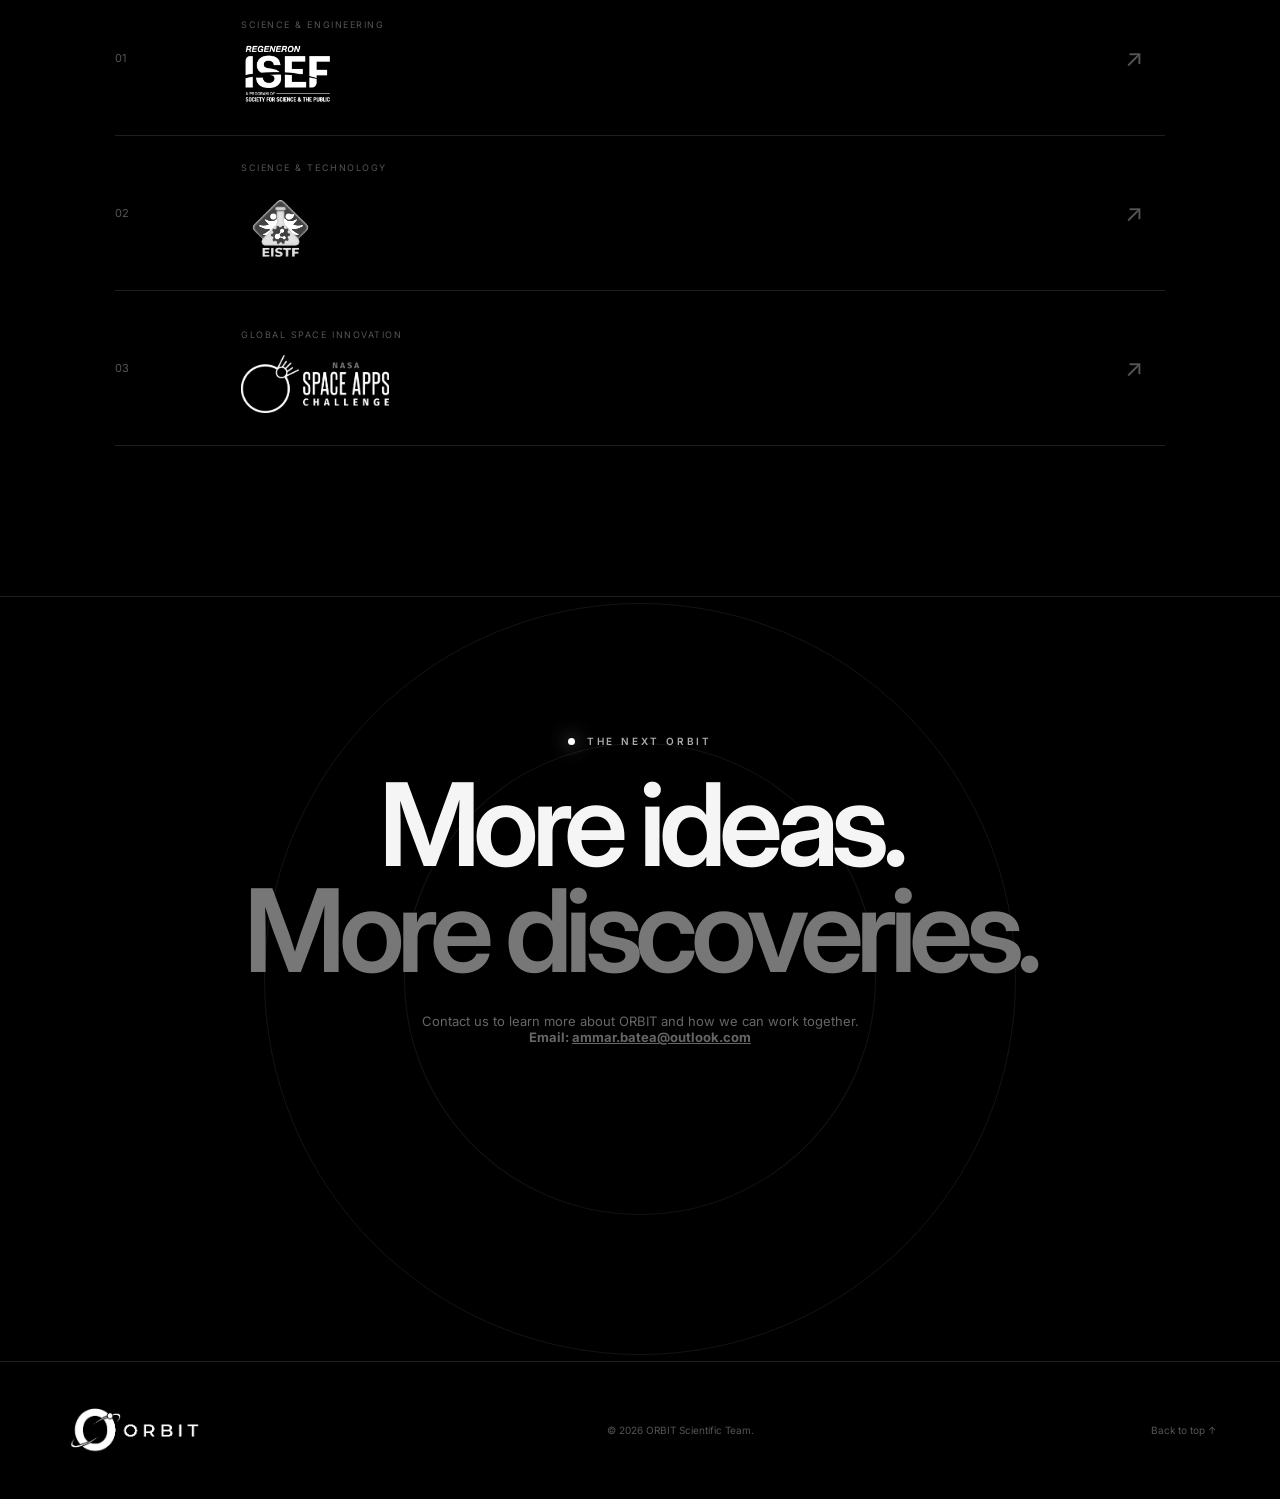
==== commit 1a510cd5: "Made Reasearch Unit" ====
--- a/index.html
+++ b/index.html
@@ -105,10 +105,11 @@
       <div class="research-intro reveal">
         <div>
           <div class="research-identity">
-            <img src="assets/icon.png" data-dark="assets/icon.png" data-light="assets/icon-light mode.png" alt="ORBIT research team identity">
-            <span>ORBIT RESEARCH UNIT</span>
-          </div>
+            <img class="research-unit-mark" src="assets/orbtir_reasearch_dark.png" data-dark="assets/orbtir_reasearch_dark.png" data-light="assets/orbit_reaserch_light.png" data-dark-mobile="assets/orbtir_reasearch_dark_mobile.png" data-light-mobile="assets/orbit_reaserch_light_mobile.png" alt="ORBIT Research Unit logo">
+          </div>
+
           <h2>Research<br><em>comes first.</em></h2>
+          <a class="research-link button button-ghost" href="ORBIT_RESEARCH_UNIT.html">Enter research unit <span>↗</span></a>
         </div>
         <p class="research-statement">
           ORBIT is being built as a long-term scientific research team. Our
--- a/style.css
+++ b/style.css
@@ -5,31 +5,43 @@
 }
 
 :root {
-  --bg: #000;
-  --fg: #f5f5f5;
-  --muted: #8a8a8a;
+  --canvas: #000;
+  --surface: rgba(255,255,255,.05);
+  --text-primary: #f5f5f5;
+  --text-secondary: #aaa;
+  --text-muted: #777;
+  --text-subtle: #555;
   --line: rgba(255,255,255,.12);
-  --soft: rgba(255,255,255,.05);
+  --bg: var(--canvas);
+  --fg: var(--text-primary);
+  --muted: var(--text-secondary);
+  --soft: var(--surface);
   --accent: #9c6b28;
 }
 
 html { scroll-behavior: smooth; overflow-x: hidden; }
 
 body {
-  background: var(--bg);
-  color: var(--fg);
+  background: var(--canvas);
+  color: var(--text-primary);
   font-family: "Inter", Arial, sans-serif;
   overflow-x: hidden;
   transition: background .45s ease, color .45s ease;
 }
 
 body.light-mode {
-  --bg: #f7f7f7;
-  --fg: #111;
-  --muted: #666;
-  --line: rgba(0,0,0,.16);
-  --soft: rgba(0,0,0,.06);
-  --accent: #111;
+  --canvas: #fff;
+  --surface: #f8f9fa;
+  --text-primary: #212529;
+  --text-secondary: #4a5568;
+  --text-muted: #4a5568;
+  --text-subtle: #6c757d;
+  --line: #e2e8f0;
+  --bg: var(--canvas);
+  --fg: var(--text-primary);
+  --muted: var(--text-secondary);
+  --soft: var(--surface);
+  --accent: #212529;
 }
 body.light-mode {
   background: var(--bg);
@@ -129,7 +141,7 @@
   display: flex;
   gap: 34px;
   font-size: 11px;
-  color: #aaa;
+  color: var(--text-secondary);
   text-transform: uppercase;
   letter-spacing: .12em;
 }
@@ -168,21 +180,45 @@
 .navbar nav a:hover { color: white; }
 
 body.light-mode .navbar nav a:hover,
-body.light-mode footer a:hover { color: var(--accent); }
+body.light-mode footer a:hover { color: var(--text-primary); }
 body.light-mode .hero::after { background: radial-gradient(circle, rgba(0,0,0,.08), transparent 62%); }
 body.light-mode .stars { opacity: .13; filter: invert(1); }
 body.light-mode .cursor-glow { background: radial-gradient(circle, rgba(0,0,0,.12), transparent 65%); }
 body.light-mode .menu-toggle { background: rgba(255,255,255,.72); }
-body.light-mode .orbit { border-color: rgba(23,23,23,.16); }
+body.light-mode .orbit { border-color: rgba(0,0,0,.12); }
 body.light-mode .planet { background: var(--accent); box-shadow: 0 0 30px 8px rgba(0,0,0,.2); }
-body.light-mode em { color: #666; }
+body.light-mode em { color: var(--text-secondary); }
+body.light-mode .hero-content h1 { color: #000000; }
 body.light-mode .button-solid { background: #171717; color: #fff; }
 body.light-mode .button-solid { box-shadow: 0 12px 28px rgba(0,0,0,.14); }
-body.light-mode .button-ghost { color: #333; }
+body.light-mode .button-ghost { color: var(--text-primary); }
+body.light-mode .research-link { background: #212529; color: #fff; border-color: #212529; }
+body.light-mode .research-link:hover { background: #fff; color: #212529; border-color: #212529; }
 body.light-mode .member-avatar { background: radial-gradient(circle at 50% 45%, rgba(0,0,0,.1), transparent 30%), repeating-radial-gradient(circle at center, transparent 0 35px, rgba(0,0,0,.07) 36px 37px); }
-body.light-mode .member-avatar span { color: #111; }
-body.light-mode .journey-note strong { color: #111; }
-body.light-mode .contact::before, body.light-mode .contact::after { border-color: rgba(23,23,23,.14); }
+body.light-mode .member-avatar span { color: var(--text-primary); }
+body.light-mode .journey-note strong { color: var(--text-primary); }
+body.light-mode .contact::before, body.light-mode .contact::after { border-color: var(--line); }
+body.light-mode .about-text p,
+body.light-mode .research-statement,
+body.light-mode .research-card p,
+body.light-mode .contact-copy { color: var(--text-secondary); }
+body.light-mode .about-text .lead { color: var(--text-primary); }
+body.light-mode .section-label,
+body.light-mode .research-identity,
+body.light-mode .research-flow,
+body.light-mode .team-heading p,
+body.light-mode .journey-heading p,
+body.light-mode .journey-note,
+body.light-mode footer { color: var(--text-subtle); }
+body.light-mode .card-index,
+body.light-mode .research-card b,
+body.light-mode .competition > span,
+body.light-mode .competition small,
+body.light-mode .competition b,
+body.light-mode .member p { color: var(--text-subtle); }
+body.light-mode .research-card,
+body.light-mode .member-avatar { background-color: var(--surface); }
+body.light-mode .research-card:hover { border-color: #cbd5e1; background: #f4f5f7; }
 body.light-mode .competition-logo-isef,
 body.light-mode .competition-logo-space { filter: invert(1) grayscale(1) brightness(.75); }
 body.light-mode .competition-logo-eistf { filter: grayscale(1) brightness(.85); }
@@ -498,8 +534,53 @@
   display: block;
   transition: transform .4s ease, filter .4s ease;
 }
+.research-identity .research-unit-mark { width: min(330px, 72vw); }
 .research-identity:hover { color: #eee; transform: translateX(5px); }
 .research-identity:hover img { transform: rotate(-4deg) scale(1.06); filter: brightness(1.2); }
+.research-link {
+  display: inline-flex;
+  align-items: center;
+  gap: 18px;
+  margin-top: 34px;
+  padding: 17px 20px 17px 24px;
+  border: 1px solid var(--fg);
+  background: var(--fg);
+  color: var(--bg);
+  font-weight: 600;
+  box-shadow: 0 12px 30px rgba(0,0,0,.16);
+  transition: transform .35s ease, box-shadow .35s ease, background .35s ease, color .35s ease;
+}
+.research-link::before {
+  content: "";
+  position: absolute;
+  inset: 5px;
+  border: 1px solid currentColor;
+  border-radius: inherit;
+  opacity: .25;
+  transform: scale(.92);
+  transition: transform .35s ease, opacity .35s ease;
+}
+.research-link span {
+  position: relative;
+  display: grid;
+  place-items: center;
+  width: 30px;
+  height: 30px;
+  margin: 0;
+  border: 1px solid currentColor;
+  border-radius: 50%;
+  font-size: 17px;
+  line-height: 1;
+  transition: transform .35s ease;
+}
+.research-link:hover {
+  transform: translateY(-6px);
+  background: transparent;
+  color: var(--fg);
+  box-shadow: 0 18px 38px rgba(0,0,0,.22);
+}
+.research-link:hover::before { opacity: .5; transform: scale(1); }
+.research-link:hover span { transform: translate(3px, -3px) rotate(8deg); }
 .research-grid {
   display: grid;
   grid-template-columns: repeat(2, minmax(0, 1fr));
@@ -663,6 +744,45 @@
 body.light-mode .competition:hover .competition-logo-isef,
 body.light-mode .competition:hover .competition-logo-space { filter: invert(1) grayscale(1) brightness(.75); }
 body.light-mode .competition:hover .competition-logo-eistf { filter: grayscale(1) brightness(.85); }
+
+.research-page {
+  min-height: 100vh;
+  padding: 170px 9vw 100px;
+}
+.research-page-intro {
+  max-width: 760px;
+  margin-bottom: 90px;
+}
+.research-unit-logo {
+  width: min(660px, 85vw);
+  height: auto;
+  display: block;
+  margin-left: clamp(-56px, -4vw, -16px);
+  margin-bottom: 48px;
+  object-fit: contain;
+  object-position: left center;
+}
+.research-page-intro h1 { margin: 22px 0 28px; }
+.research-page-intro p {
+  max-width: 560px;
+  color: var(--text-secondary);
+  line-height: 1.8;
+  font-size: 15px;
+}
+.research-empty {
+  max-width: 780px;
+  min-height: 300px;
+  display: grid;
+  place-items: center;
+  text-align: center;
+  padding: 50px 30px;
+  border: 1px solid var(--line);
+  background: var(--surface);
+}
+.research-empty img { width: 76px; height: 76px; object-fit: contain; margin-bottom: 22px; }
+.research-empty h2 { font-size: clamp(32px, 5vw, 60px); }
+.research-empty p { max-width: 420px; margin-top: 16px; color: var(--text-secondary); line-height: 1.7; font-size: 14px; }
+.research-back { display: inline-flex; margin-top: 38px; }
 
 .journey-note {
   display: flex;
